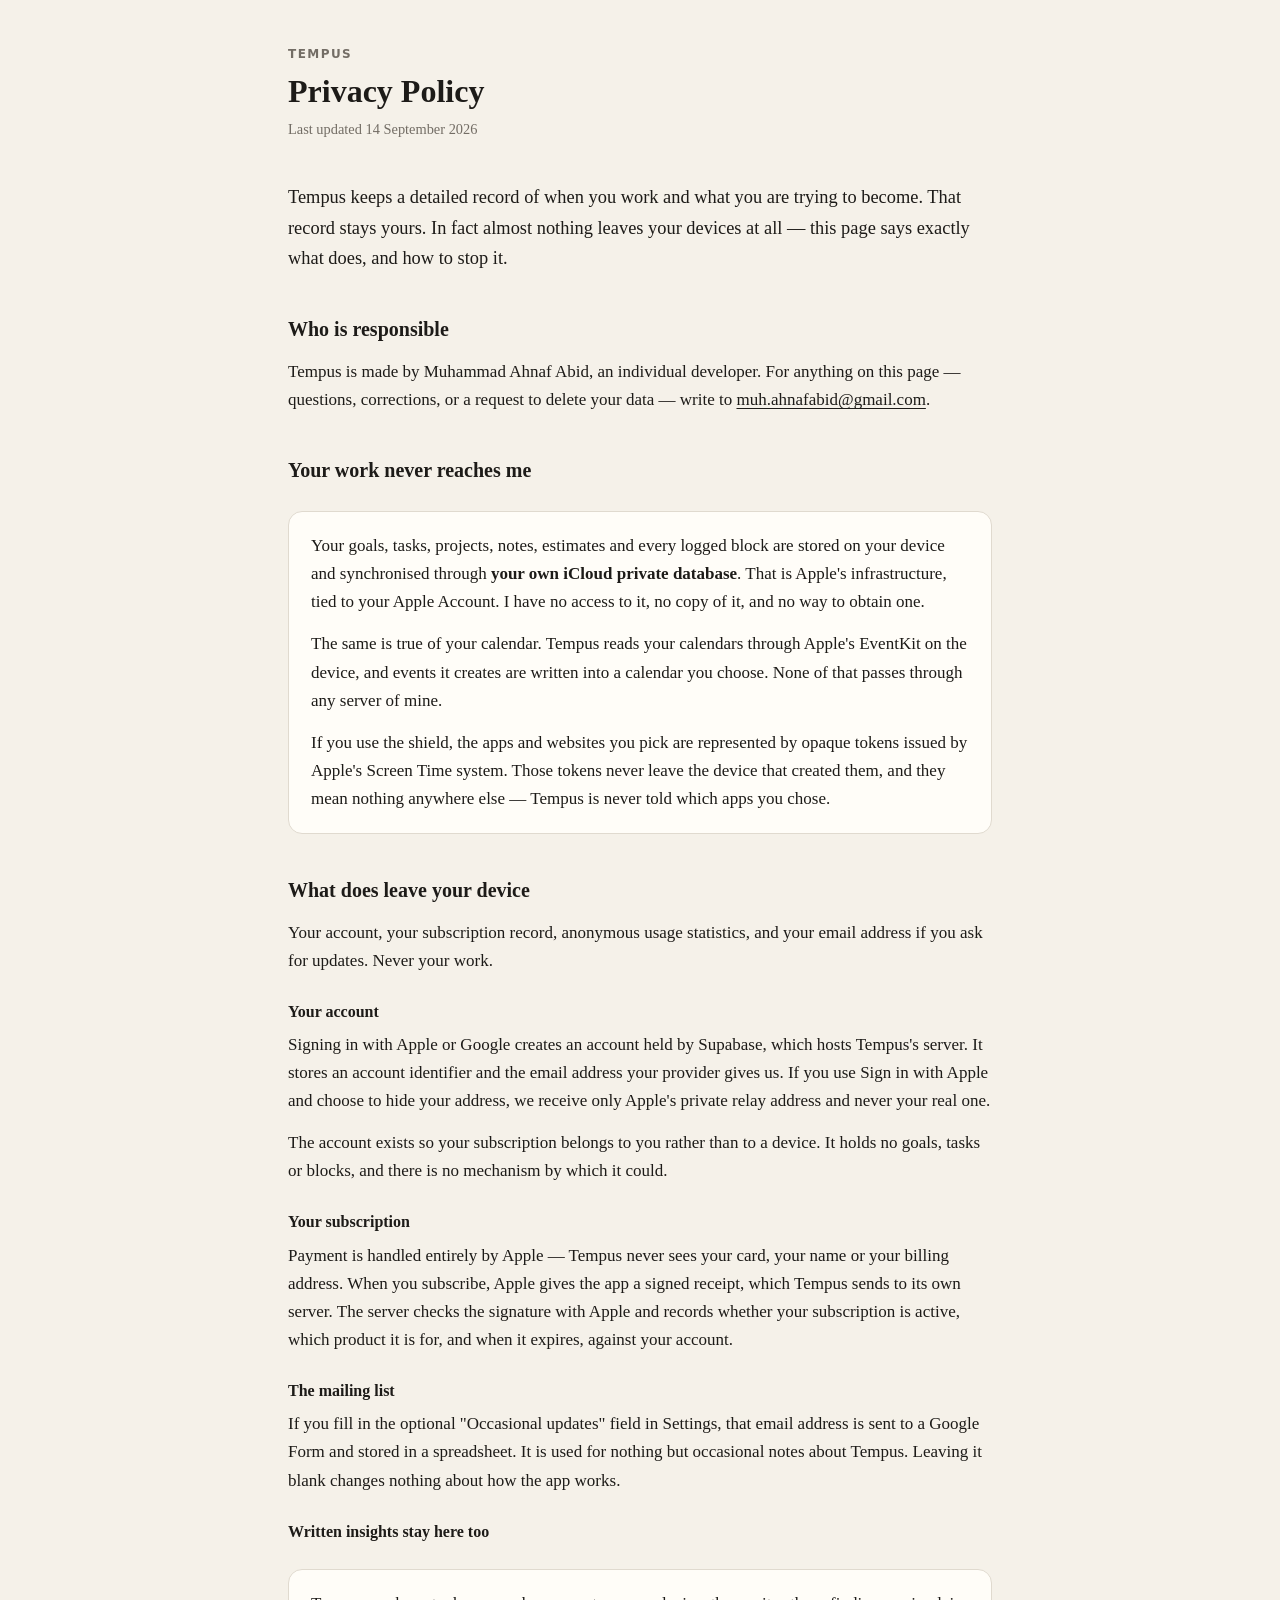
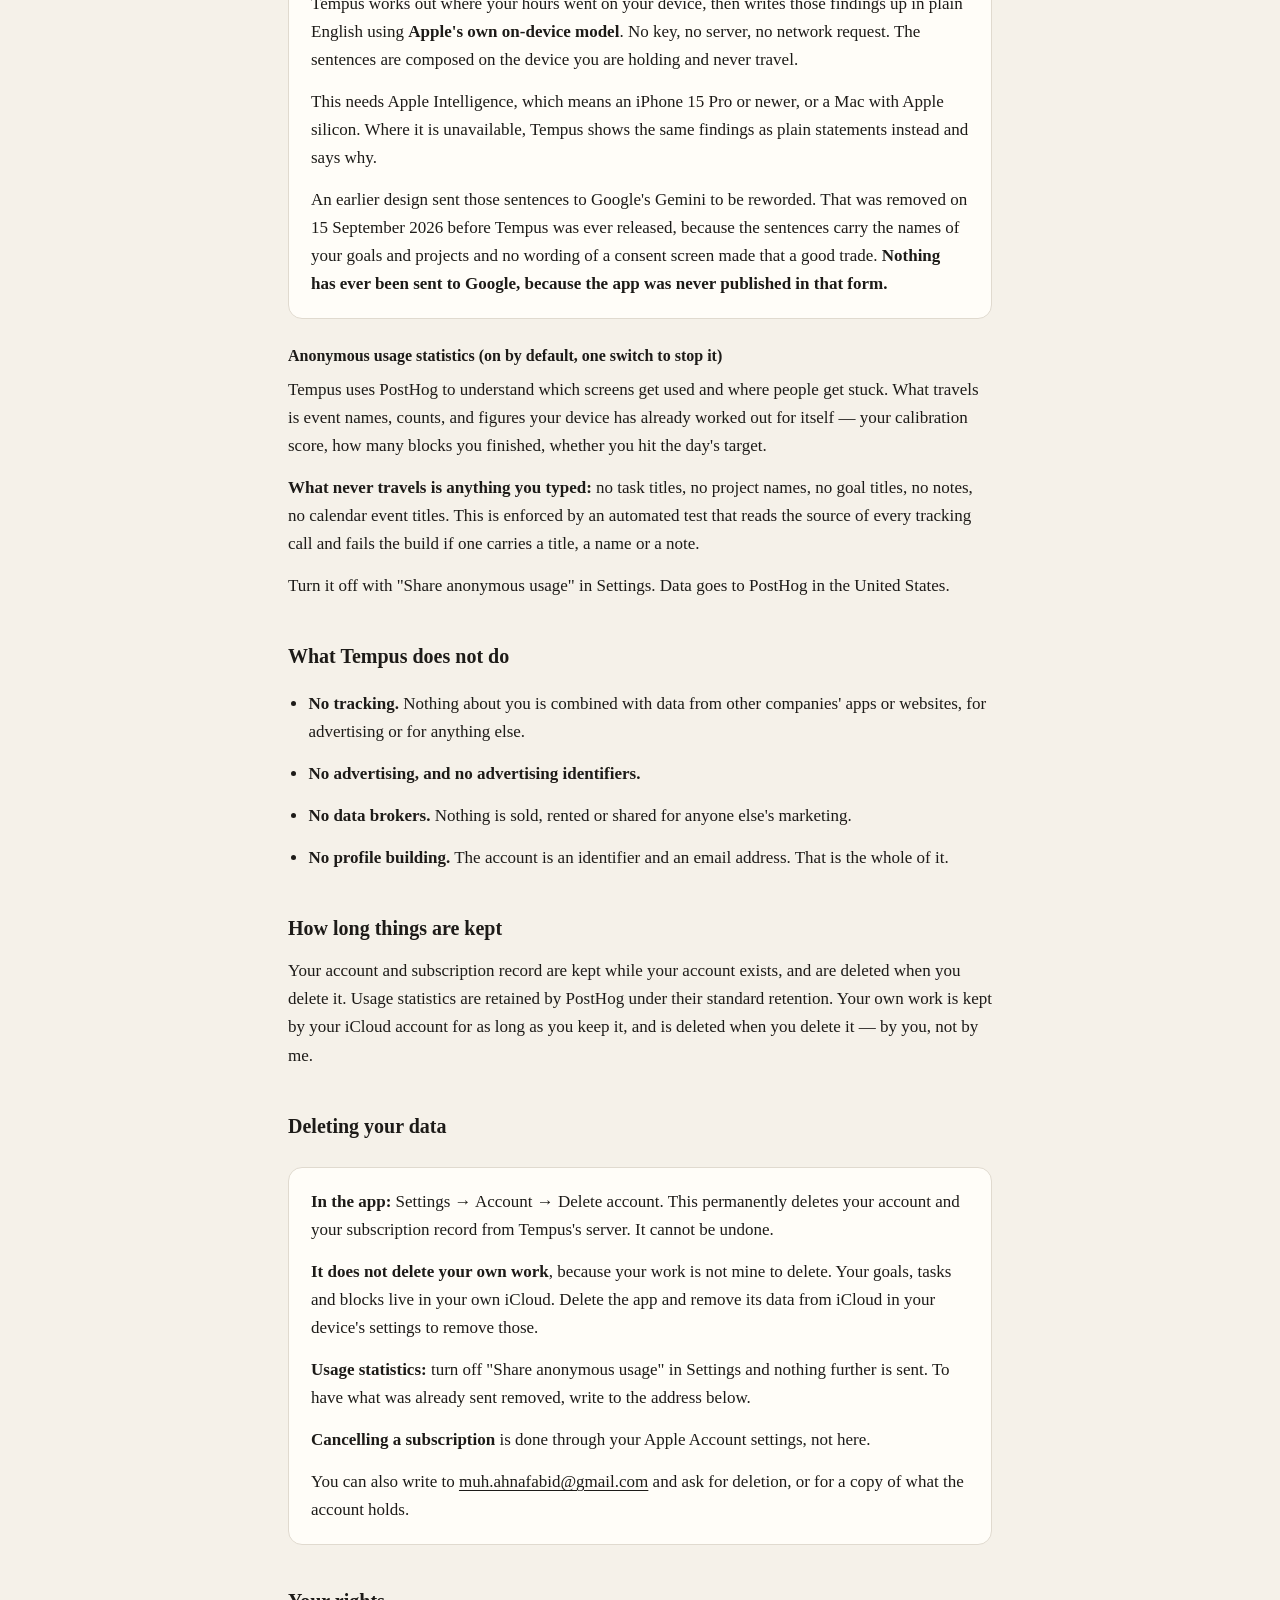
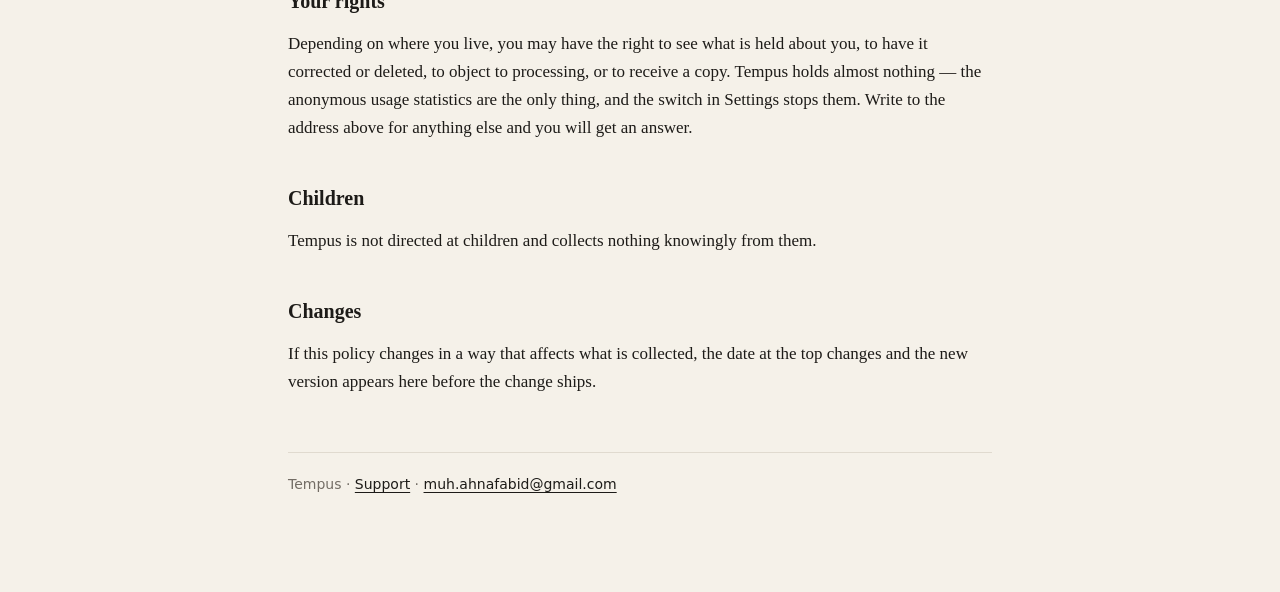
==== privacy/index.html @ acb6183c "Put the two required pages where the App Store can reach them privacy/ and support/ sit at the root," ====
<!doctype html>
<html lang="en">
<head>
<meta charset="utf-8">
<meta name="viewport" content="width=device-width, initial-scale=1">
<title>Privacy Policy — Tempus</title>
<link rel="stylesheet" href="../style.css">
</head>
<body>
<main>
<header>
  <p class="eyebrow">Tempus</p>
  <h1>Privacy Policy</h1>
  <p class="updated">Last updated 14 September 2026</p>
</header>

<p class="lede">Tempus keeps a detailed record of when you work and what you are
trying to become. That record stays yours. In fact almost nothing leaves your
devices at all — this page says exactly what does, and how to stop it.</p>

<h2>Who is responsible</h2>
<p>Tempus is made by Muhammad Ahnaf Abid, an individual developer. For anything
on this page — questions, corrections, or a request to delete your data — write
to <a href="mailto:muh.ahnafabid@gmail.com">muh.ahnafabid@gmail.com</a>.</p>

<h2>Your work never reaches me</h2>
<div class="card">
<p>Your goals, tasks, projects, notes, estimates and every logged block are
stored on your device and synchronised through <strong>your own iCloud private
database</strong>. That is Apple's infrastructure, tied to your Apple Account.
I have no access to it, no copy of it, and no way to obtain one.</p>
<p>The same is true of your calendar. Tempus reads your calendars through
Apple's EventKit on the device, and events it creates are written into a
calendar you choose. None of that passes through any server of mine.</p>
<p>If you use the shield, the apps and websites you pick are represented by
opaque tokens issued by Apple's Screen Time system. Those tokens never leave the
device that created them, and they mean nothing anywhere else — Tempus is never
told which apps you chose.</p>
</div>

<h2>What does leave your device</h2>
<p>Your account, your subscription record, anonymous usage statistics, and your
email address if you ask for updates. Never your work.</p>

<h3>Your account</h3>
<p>Signing in with Apple or Google creates an account held by Supabase, which
hosts Tempus's server. It stores an account identifier and the email address
your provider gives us. If you use Sign in with Apple and choose to hide your
address, we receive only Apple's private relay address and never your real one.</p>
<p>The account exists so your subscription belongs to you rather than to a
device. It holds no goals, tasks or blocks, and there is no mechanism by which
it could.</p>

<h3>Your subscription</h3>
<p>Payment is handled entirely by Apple — Tempus never sees your card, your name
or your billing address. When you subscribe, Apple gives the app a signed
receipt, which Tempus sends to its own server. The server checks the signature
with Apple and records whether your subscription is active, which product it is
for, and when it expires, against your account.</p>

<h3>The mailing list</h3>
<p>If you fill in the optional "Occasional updates" field in Settings, that email
address is sent to a Google Form and stored in a spreadsheet. It is used for
nothing but occasional notes about Tempus. Leaving it blank changes nothing
about how the app works.</p>

<h3>Written insights stay here too</h3>
<div class="card">
<p>Tempus works out where your hours went on your device, then writes those
findings up in plain English using <strong>Apple's own on-device model</strong>.
No key, no server, no network request. The sentences are composed on the device
you are holding and never travel.</p>
<p>This needs Apple Intelligence, which means an iPhone 15 Pro or newer, or a
Mac with Apple silicon. Where it is unavailable, Tempus shows the same findings
as plain statements instead and says why.</p>
<p>An earlier design sent those sentences to Google's Gemini to be reworded.
That was removed on 15 September 2026 before Tempus was ever released, because
the sentences carry the names of your goals and projects and no wording of a
consent screen made that a good trade. <strong>Nothing has ever been sent to
Google, because the app was never published in that form.</strong></p>
</div>

<h3>Anonymous usage statistics (on by default, one switch to stop it)</h3>
<p>Tempus uses PostHog to understand which screens get used and where people get
stuck. What travels is event names, counts, and figures your device has already
worked out for itself — your calibration score, how many blocks you finished,
whether you hit the day's target.</p>
<p><strong>What never travels is anything you typed:</strong> no task titles, no
project names, no goal titles, no notes, no calendar event titles. This is
enforced by an automated test that reads the source of every tracking call and
fails the build if one carries a title, a name or a note.</p>
<p>Turn it off with "Share anonymous usage" in Settings. Data goes to PostHog in
the United States.</p>

<h2>What Tempus does not do</h2>
<ul>
<li><strong>No tracking.</strong> Nothing about you is combined with data from
other companies' apps or websites, for advertising or for anything else.</li>
<li><strong>No advertising, and no advertising identifiers.</strong></li>
<li><strong>No data brokers.</strong> Nothing is sold, rented or shared for
anyone else's marketing.</li>
<li><strong>No profile building.</strong> The account is an identifier and an
email address. That is the whole of it.</li>
</ul>

<h2>How long things are kept</h2>
<p>Your account and subscription record are kept while your account exists, and
are deleted when you delete it. Usage statistics are retained by PostHog under
their standard retention. Your own work is kept by your iCloud account for as
long as you keep it, and is deleted when you delete it — by you, not by me.</p>

<h2>Deleting your data</h2>
<div class="card">
<p><strong>In the app:</strong> Settings &rarr; Account &rarr; Delete account.
This permanently deletes your account and your subscription record from Tempus's
server. It cannot be undone.</p>
<p><strong>It does not delete your own work</strong>, because your work is not
mine to delete. Your goals, tasks and blocks live in your own iCloud. Delete the
app and remove its data from iCloud in your device's settings to remove those.</p>
<p><strong>Usage statistics:</strong> turn off "Share anonymous usage" in
Settings and nothing further is sent. To have what was already sent removed,
write to the address below.</p>
<p><strong>Cancelling a subscription</strong> is done through your Apple Account
settings, not here.</p>
<p>You can also write to <a href="mailto:muh.ahnafabid@gmail.com">muh.ahnafabid@gmail.com</a>
and ask for deletion, or for a copy of what the account holds.</p>
</div>

<h2>Your rights</h2>
<p>Depending on where you live, you may have the right to see what is held about
you, to have it corrected or deleted, to object to processing, or to receive a
copy. Tempus holds almost nothing — the anonymous usage statistics are the only
thing, and the switch in Settings stops them. Write to the address above for
anything else and you will get an answer.</p>

<h2>Children</h2>
<p>Tempus is not directed at children and collects nothing knowingly from them.</p>

<h2>Changes</h2>
<p>If this policy changes in a way that affects what is collected, the date at the
top changes and the new version appears here before the change ships.</p>

<footer>
  Tempus · <a href="../support/">Support</a> ·
  <a href="mailto:muh.ahnafabid@gmail.com">muh.ahnafabid@gmail.com</a>
</footer>
</main>
</body>
</html>
---- style.css ----
/* Tempus's own warm paper, so the policy does not read as a different product. */
:root {
  --paper: #f5f1e9;
  --ink: #1d1b18;
  --muted: #736d65;
  --hairline: #e0dacf;
  --card: #fffdf8;
}
* { box-sizing: border-box; }
body {
  margin: 0;
  padding: 48px 20px 96px;
  background: var(--paper);
  color: var(--ink);
  font: 17px/1.65 ui-serif, Georgia, "Times New Roman", serif;
  -webkit-text-size-adjust: 100%;
}
main { max-width: 44rem; margin: 0 auto; }
header { margin-bottom: 40px; }
.eyebrow {
  font: 600 12px/1 ui-sans-serif, -apple-system, system-ui, sans-serif;
  letter-spacing: .12em;
  text-transform: uppercase;
  color: var(--muted);
  margin: 0 0 12px;
}
h1 { font-size: 2rem; line-height: 1.2; margin: 0 0 8px; font-weight: 600; }
h2 { font-size: 1.25rem; margin: 40px 0 12px; font-weight: 600; }
h3 { font-size: 1rem; margin: 24px 0 6px; font-weight: 600; }
p, li { margin: 0 0 14px; }
ul { padding-left: 1.2em; }
a { color: var(--ink); text-underline-offset: 3px; }
.updated { color: var(--muted); font-size: .9rem; margin: 0; }
.card {
  background: var(--card);
  border: 1px solid var(--hairline);
  border-radius: 14px;
  padding: 20px 22px;
  margin: 24px 0;
}
.card p:last-child, .card ul:last-child { margin-bottom: 0; }
.lede { font-size: 1.15rem; }
footer {
  margin-top: 56px;
  padding-top: 20px;
  border-top: 1px solid var(--hairline);
  color: var(--muted);
  font: 14px/1.6 ui-sans-serif, -apple-system, system-ui, sans-serif;
}
code {
  font: 14px ui-monospace, SFMono-Regular, Menlo, monospace;
  background: var(--card);
  border: 1px solid var(--hairline);
  border-radius: 5px;
  padding: 1px 5px;
}
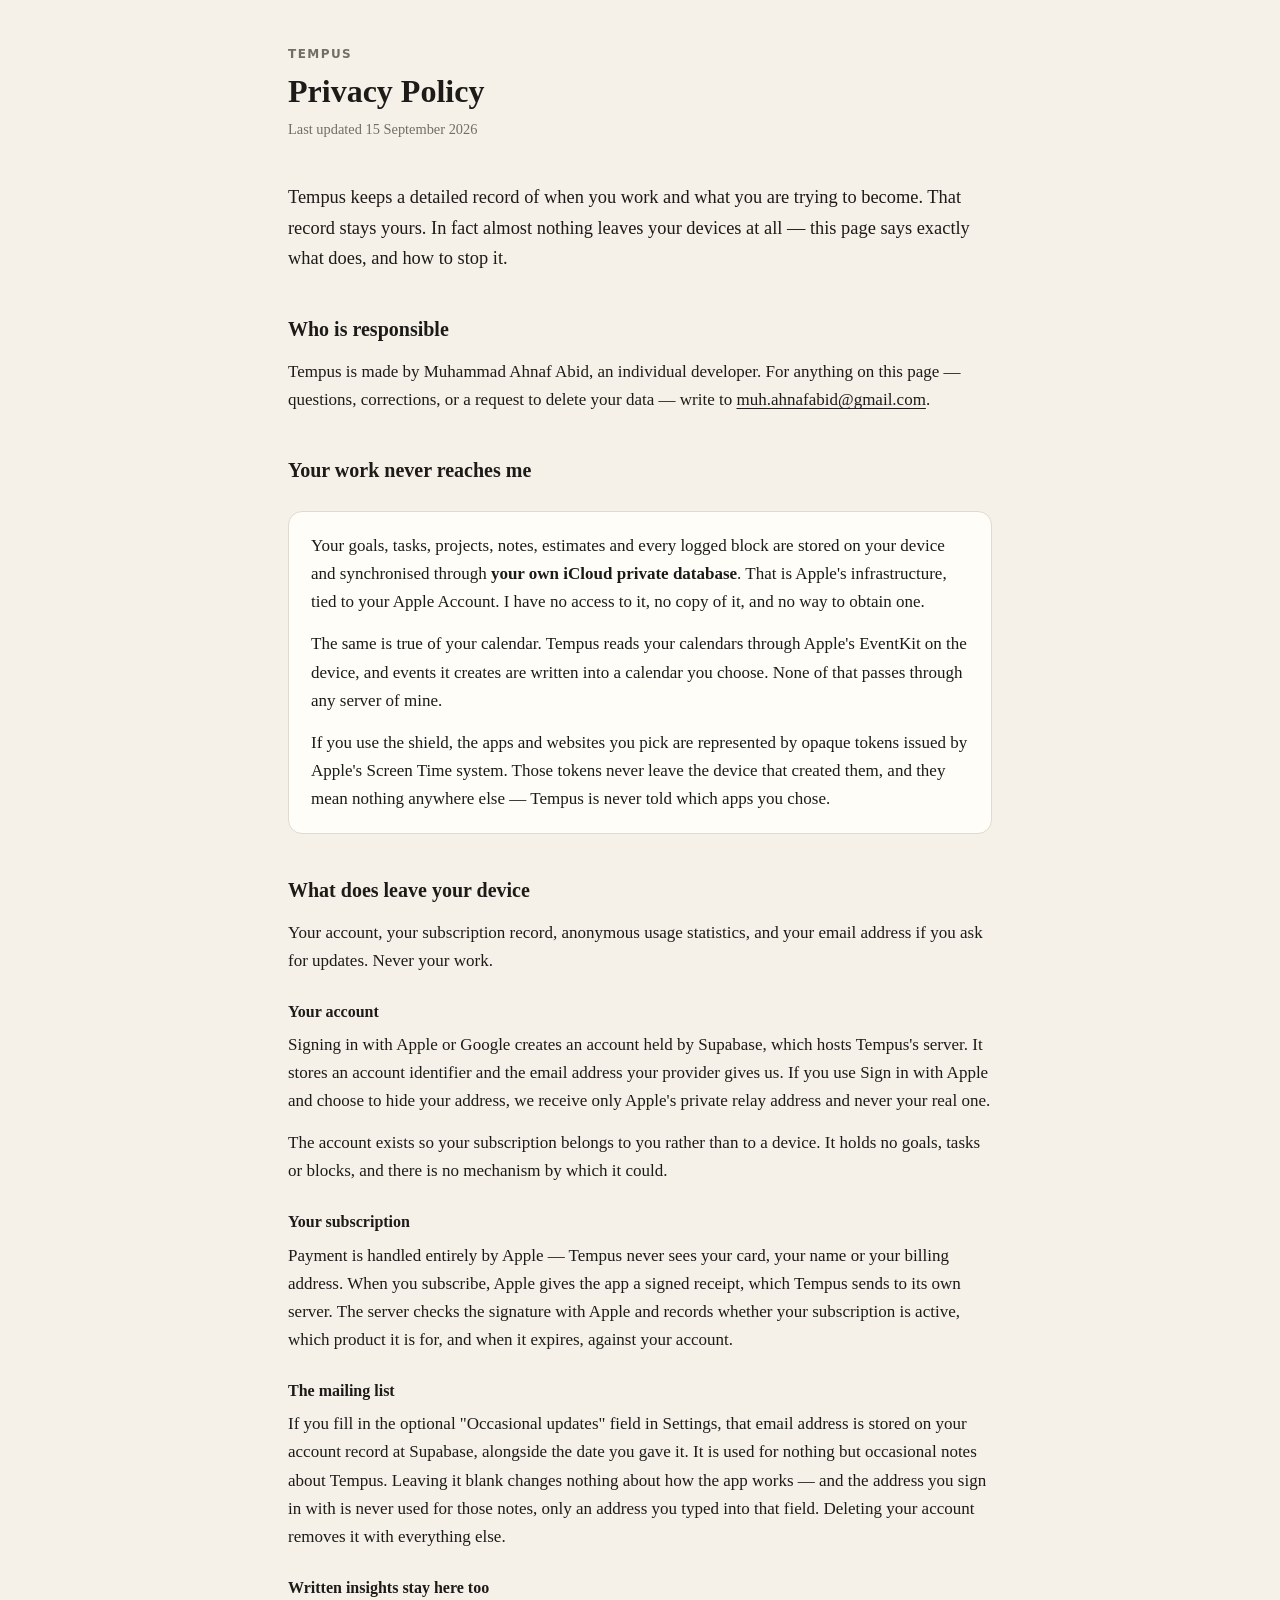
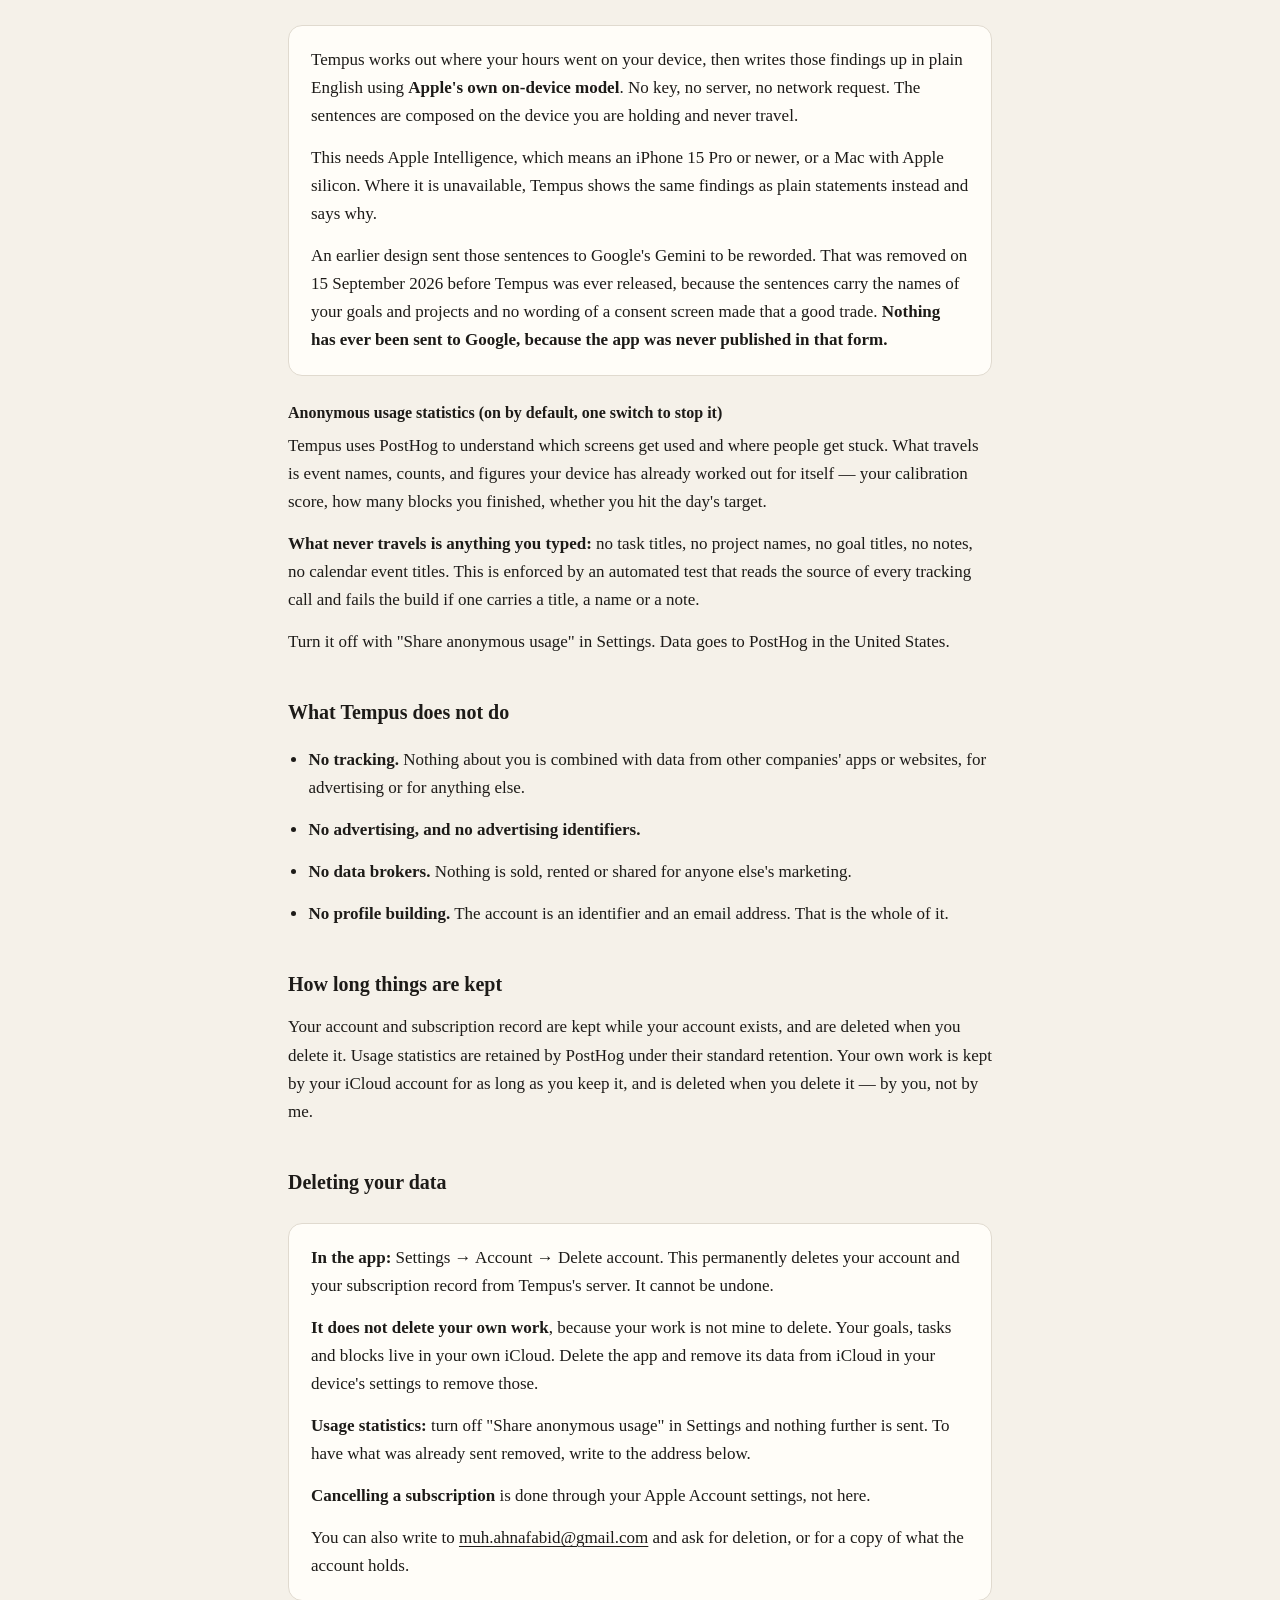
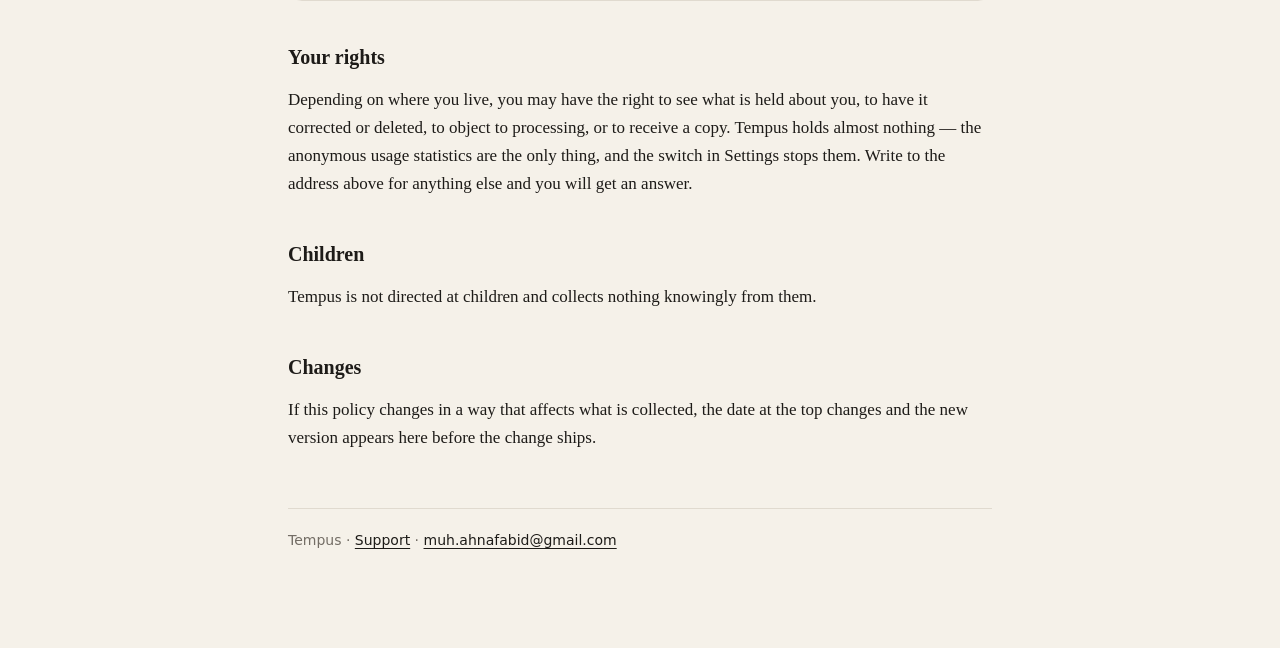
==== commit fe279548: "Say where the mailing list address actually goes It is stored on the Supabase account record now, no" ====
--- a/privacy/index.html
+++ b/privacy/index.html
@@ -11,7 +11,7 @@
 <header>
   <p class="eyebrow">Tempus</p>
   <h1>Privacy Policy</h1>
-  <p class="updated">Last updated 14 September 2026</p>
+  <p class="updated">Last updated 15 September 2026</p>
 </header>
 
 <p class="lede">Tempus keeps a detailed record of when you work and what you are
@@ -60,9 +60,11 @@
 
 <h3>The mailing list</h3>
 <p>If you fill in the optional "Occasional updates" field in Settings, that email
-address is sent to a Google Form and stored in a spreadsheet. It is used for
-nothing but occasional notes about Tempus. Leaving it blank changes nothing
-about how the app works.</p>
+address is stored on your account record at Supabase, alongside the date you
+gave it. It is used for nothing but occasional notes about Tempus. Leaving it
+blank changes nothing about how the app works &mdash; and the address you sign
+in with is never used for those notes, only an address you typed into that
+field. Deleting your account removes it with everything else.</p>
 
 <h3>Written insights stay here too</h3>
 <div class="card">
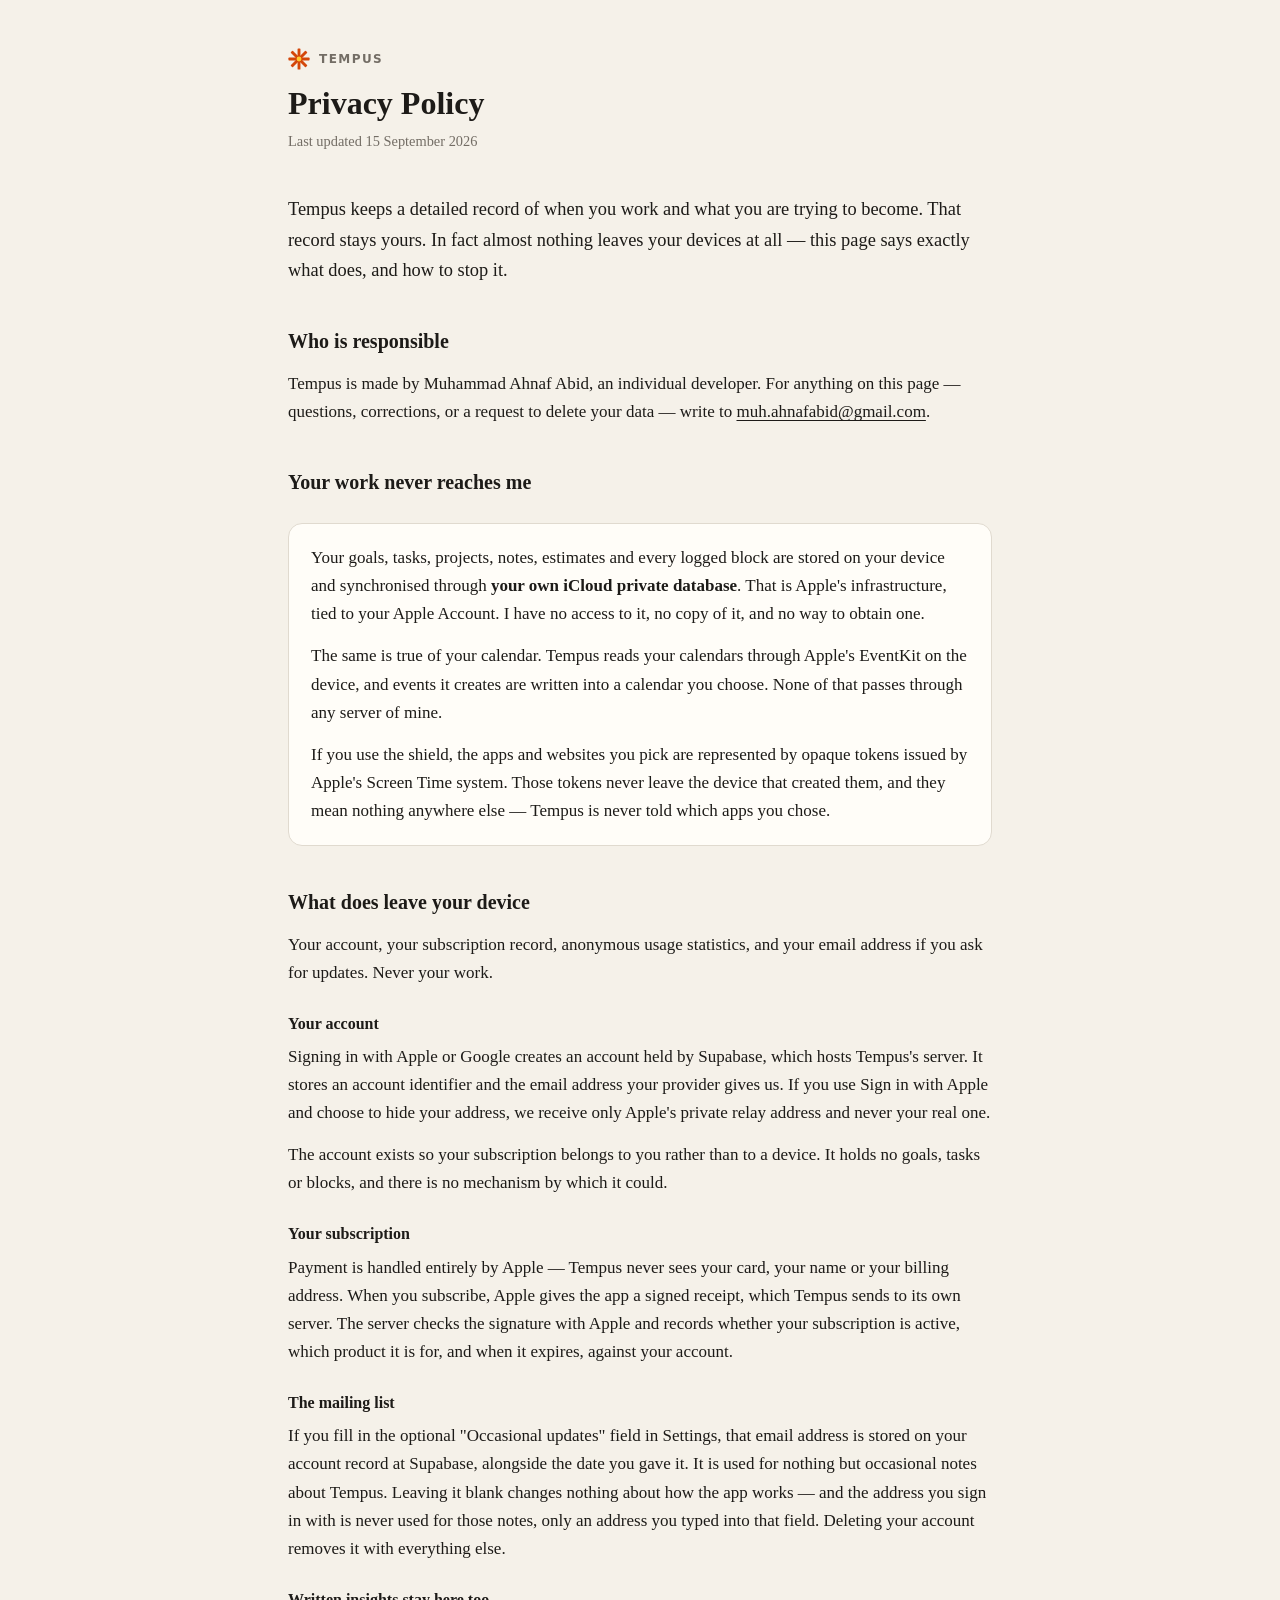
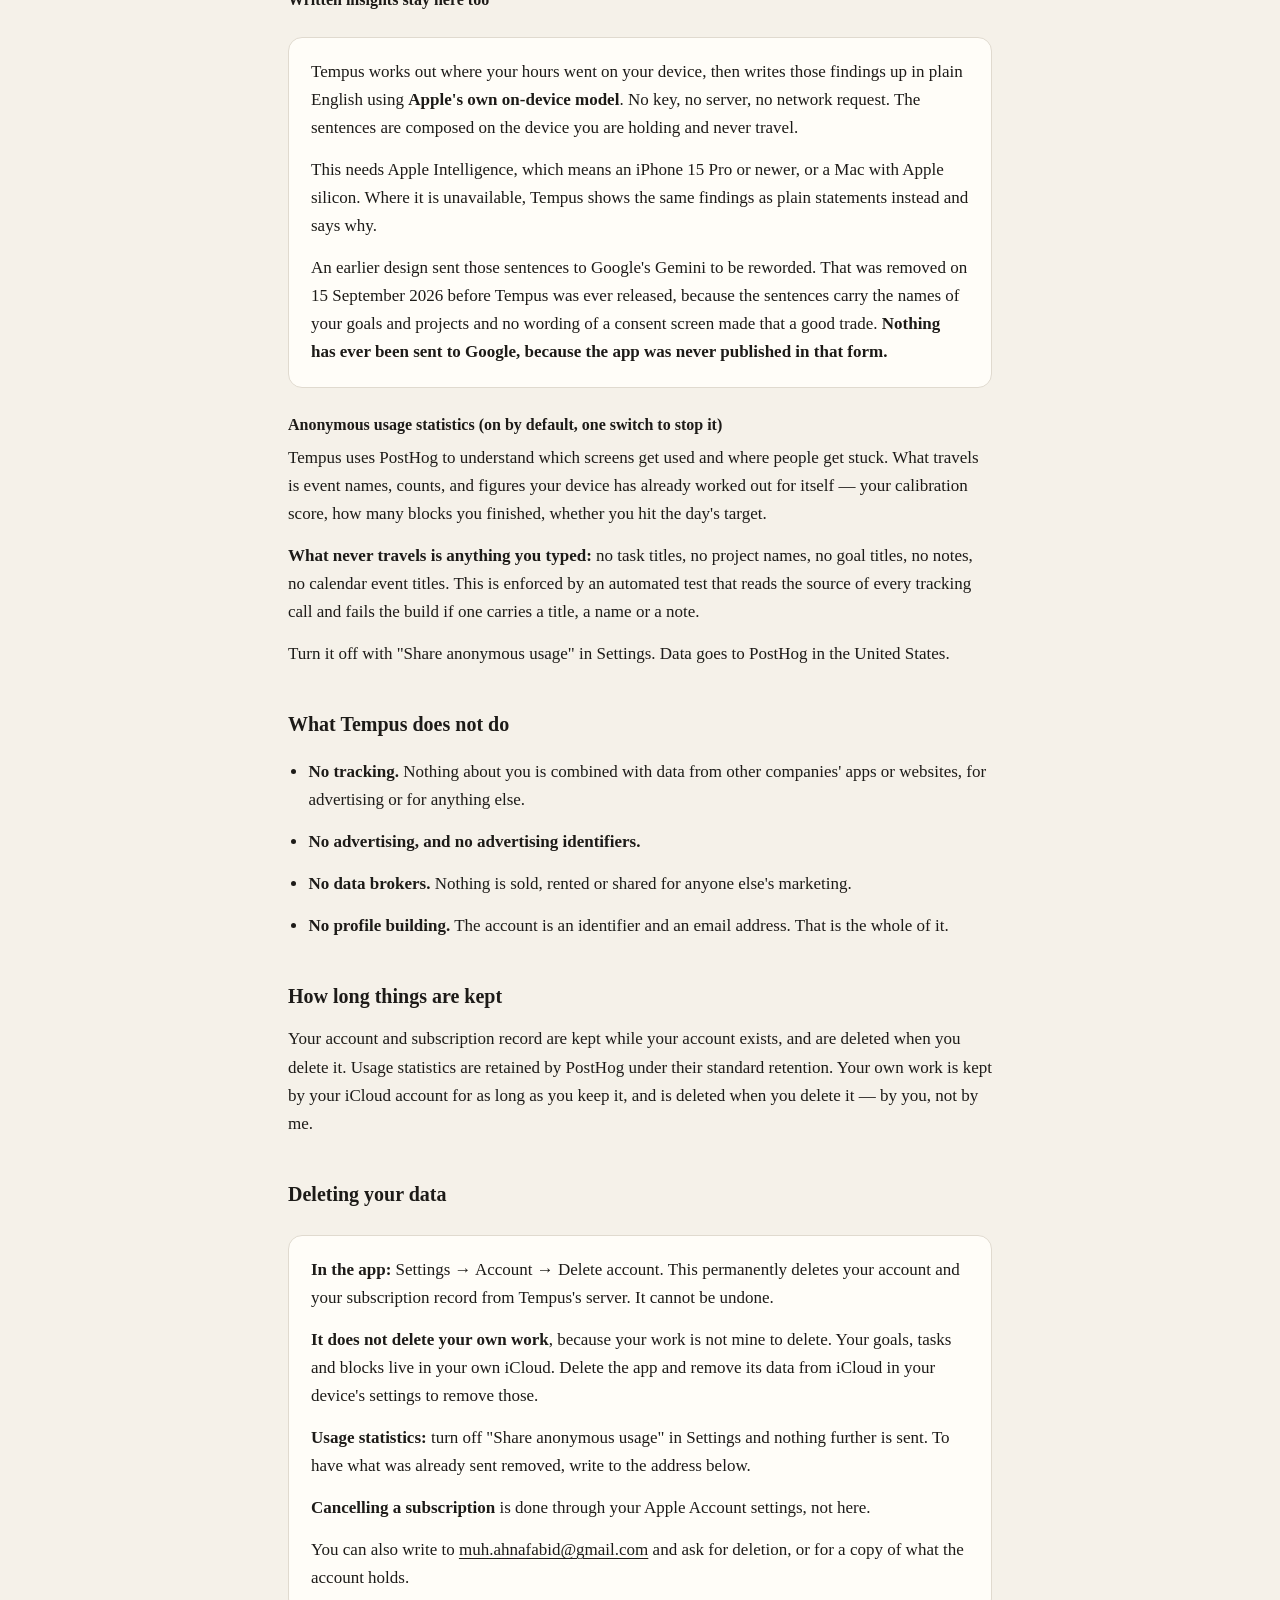
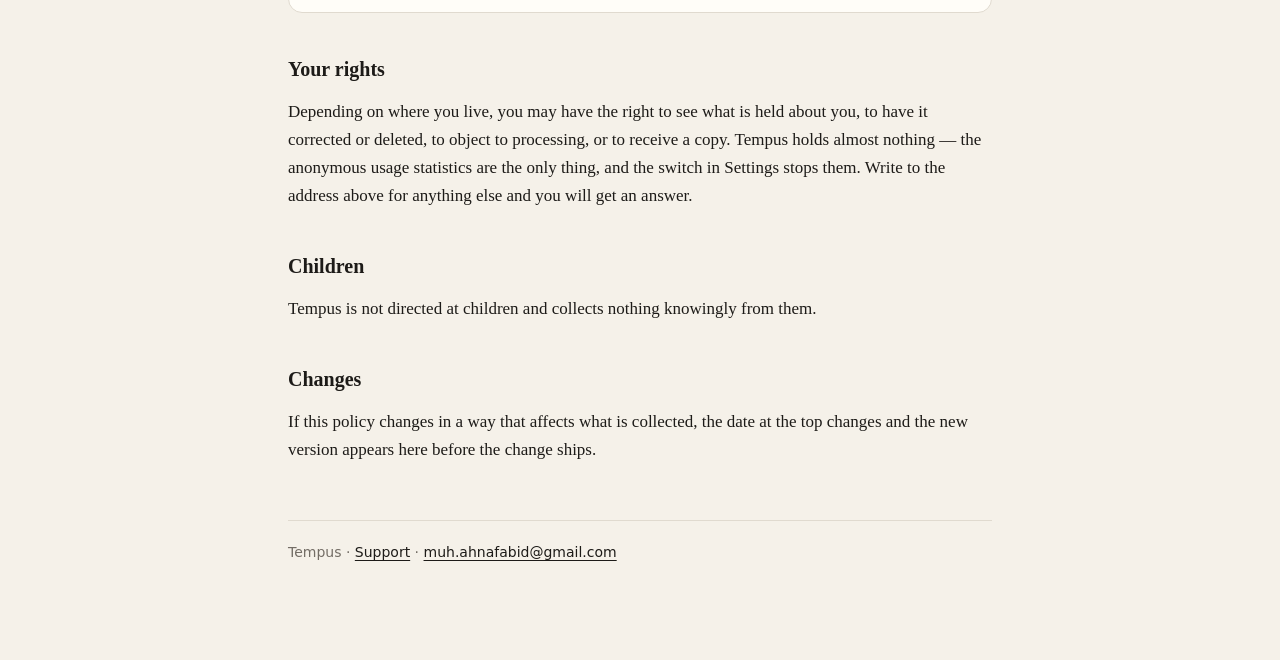
==== commit 3c30eeb5: "Put the mark on the pages, and give them a favicon The site has never had either. One SVG, used by t" ====
--- a/privacy/index.html
+++ b/privacy/index.html
@@ -4,6 +4,7 @@
 <meta charset="utf-8">
 <meta name="viewport" content="width=device-width, initial-scale=1">
 <title>Privacy Policy — Tempus</title>
+<link rel="icon" href="../mark.svg">
 <link rel="stylesheet" href="../style.css">
 </head>
 <body>
--- a/style.css
+++ b/style.css
@@ -22,7 +22,20 @@
   letter-spacing: .12em;
   text-transform: uppercase;
   color: var(--muted);
-  margin: 0 0 12px;
+  margin: 0 0 14px;
+  /* The mark, from the one file both pages and the favicon use. A background
+     rather than markup in each page: one definition, and nothing to forget
+     when a third page is added. */
+  display: flex;
+  align-items: center;
+  gap: 9px;
+}
+.eyebrow::before {
+  content: "";
+  width: 22px;
+  height: 22px;
+  flex: none;
+  background: url(mark.svg) center / contain no-repeat;
 }
 h1 { font-size: 2rem; line-height: 1.2; margin: 0 0 8px; font-weight: 600; }
 h2 { font-size: 1.25rem; margin: 40px 0 12px; font-weight: 600; }
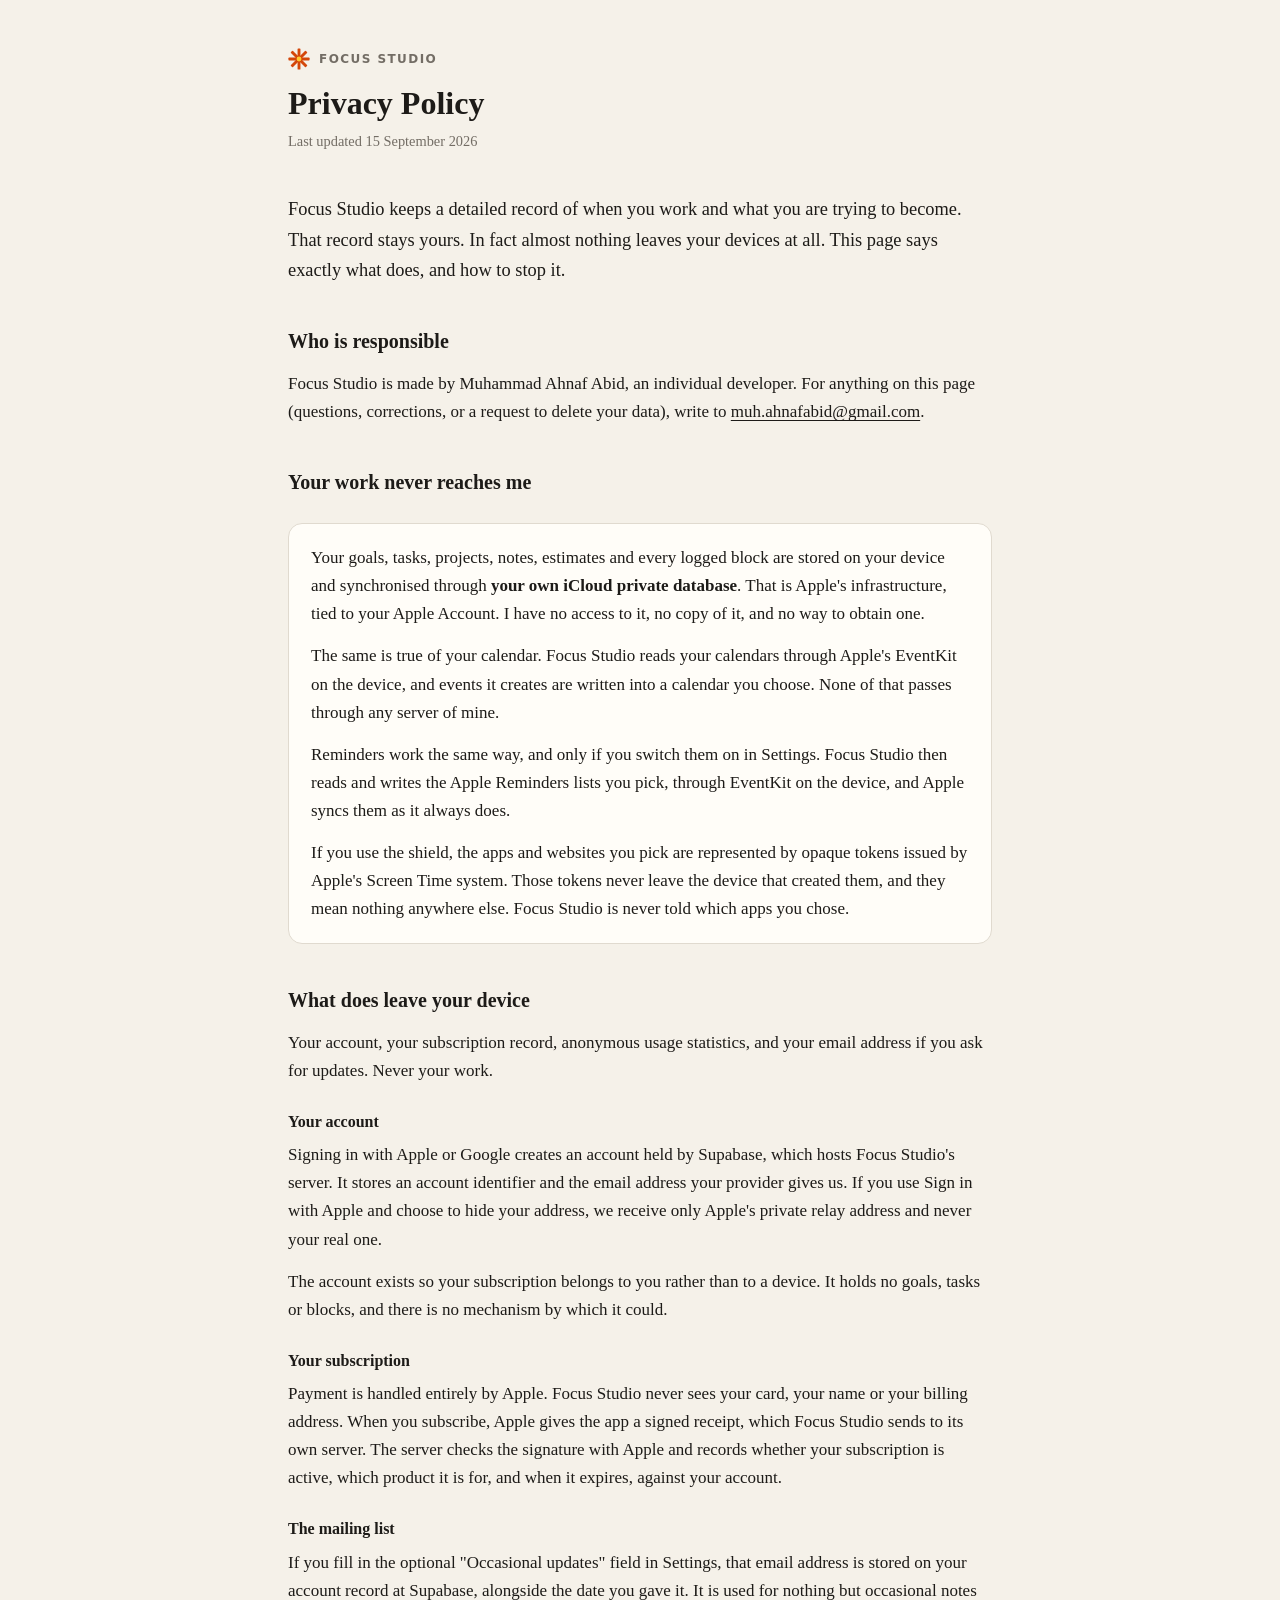
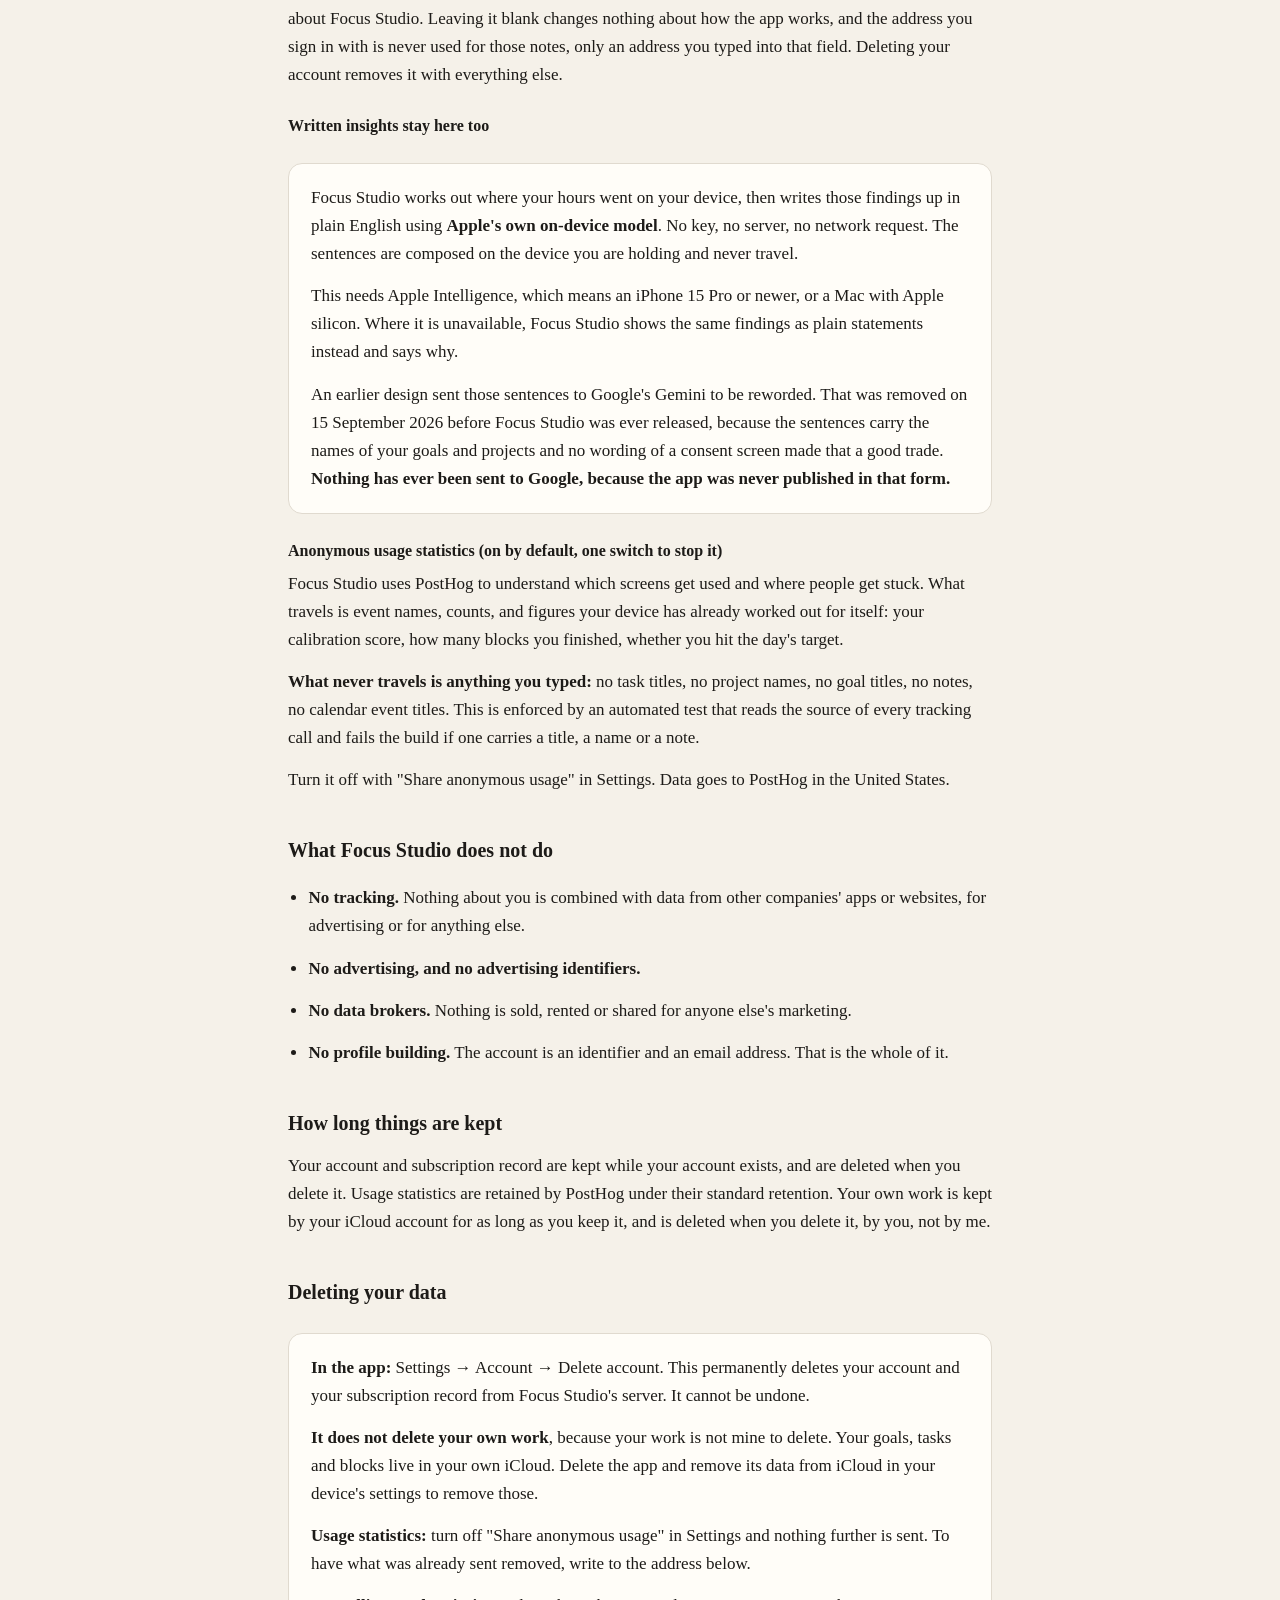
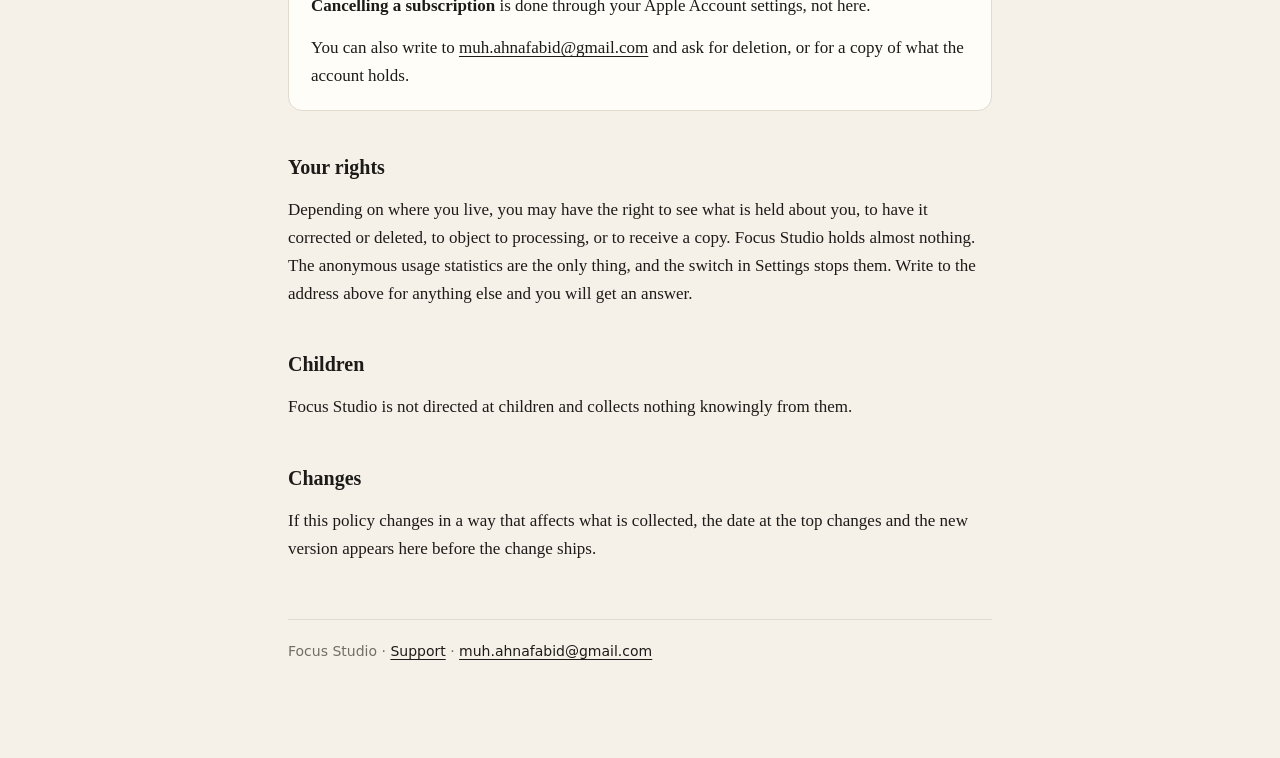
==== commit 099b4206: "Say Focus Studio, and say what it does with Reminders The app was renamed on 26 September; these pag" ====
--- a/privacy/index.html
+++ b/privacy/index.html
@@ -3,25 +3,25 @@
 <head>
 <meta charset="utf-8">
 <meta name="viewport" content="width=device-width, initial-scale=1">
-<title>Privacy Policy — Tempus</title>
+<title>Privacy Policy · Focus Studio</title>
 <link rel="icon" href="../mark.svg">
 <link rel="stylesheet" href="../style.css">
 </head>
 <body>
 <main>
 <header>
-  <p class="eyebrow">Tempus</p>
+  <p class="eyebrow">Focus Studio</p>
   <h1>Privacy Policy</h1>
   <p class="updated">Last updated 15 September 2026</p>
 </header>
 
-<p class="lede">Tempus keeps a detailed record of when you work and what you are
+<p class="lede">Focus Studio keeps a detailed record of when you work and what you are
 trying to become. That record stays yours. In fact almost nothing leaves your
-devices at all — this page says exactly what does, and how to stop it.</p>
+devices at all. This page says exactly what does, and how to stop it.</p>
 
 <h2>Who is responsible</h2>
-<p>Tempus is made by Muhammad Ahnaf Abid, an individual developer. For anything
-on this page — questions, corrections, or a request to delete your data — write
+<p>Focus Studio is made by Muhammad Ahnaf Abid, an individual developer. For anything
+on this page (questions, corrections, or a request to delete your data), write
 to <a href="mailto:muh.ahnafabid@gmail.com">muh.ahnafabid@gmail.com</a>.</p>
 
 <h2>Your work never reaches me</h2>
@@ -30,12 +30,15 @@
 stored on your device and synchronised through <strong>your own iCloud private
 database</strong>. That is Apple's infrastructure, tied to your Apple Account.
 I have no access to it, no copy of it, and no way to obtain one.</p>
-<p>The same is true of your calendar. Tempus reads your calendars through
+<p>The same is true of your calendar. Focus Studio reads your calendars through
 Apple's EventKit on the device, and events it creates are written into a
 calendar you choose. None of that passes through any server of mine.</p>
+<p>Reminders work the same way, and only if you switch them on in Settings.
+Focus Studio then reads and writes the Apple Reminders lists you pick, through
+EventKit on the device, and Apple syncs them as it always does.</p>
 <p>If you use the shield, the apps and websites you pick are represented by
 opaque tokens issued by Apple's Screen Time system. Those tokens never leave the
-device that created them, and they mean nothing anywhere else — Tempus is never
+device that created them, and they mean nothing anywhere else. Focus Studio is never
 told which apps you chose.</p>
 </div>
 
@@ -45,7 +48,7 @@
 
 <h3>Your account</h3>
 <p>Signing in with Apple or Google creates an account held by Supabase, which
-hosts Tempus's server. It stores an account identifier and the email address
+hosts Focus Studio's server. It stores an account identifier and the email address
 your provider gives us. If you use Sign in with Apple and choose to hide your
 address, we receive only Apple's private relay address and never your real one.</p>
 <p>The account exists so your subscription belongs to you rather than to a
@@ -53,40 +56,40 @@
 it could.</p>
 
 <h3>Your subscription</h3>
-<p>Payment is handled entirely by Apple — Tempus never sees your card, your name
+<p>Payment is handled entirely by Apple. Focus Studio never sees your card, your name
 or your billing address. When you subscribe, Apple gives the app a signed
-receipt, which Tempus sends to its own server. The server checks the signature
+receipt, which Focus Studio sends to its own server. The server checks the signature
 with Apple and records whether your subscription is active, which product it is
 for, and when it expires, against your account.</p>
 
 <h3>The mailing list</h3>
 <p>If you fill in the optional "Occasional updates" field in Settings, that email
 address is stored on your account record at Supabase, alongside the date you
-gave it. It is used for nothing but occasional notes about Tempus. Leaving it
-blank changes nothing about how the app works &mdash; and the address you sign
+gave it. It is used for nothing but occasional notes about Focus Studio. Leaving it
+blank changes nothing about how the app works, and the address you sign
 in with is never used for those notes, only an address you typed into that
 field. Deleting your account removes it with everything else.</p>
 
 <h3>Written insights stay here too</h3>
 <div class="card">
-<p>Tempus works out where your hours went on your device, then writes those
+<p>Focus Studio works out where your hours went on your device, then writes those
 findings up in plain English using <strong>Apple's own on-device model</strong>.
 No key, no server, no network request. The sentences are composed on the device
 you are holding and never travel.</p>
 <p>This needs Apple Intelligence, which means an iPhone 15 Pro or newer, or a
-Mac with Apple silicon. Where it is unavailable, Tempus shows the same findings
+Mac with Apple silicon. Where it is unavailable, Focus Studio shows the same findings
 as plain statements instead and says why.</p>
 <p>An earlier design sent those sentences to Google's Gemini to be reworded.
-That was removed on 15 September 2026 before Tempus was ever released, because
+That was removed on 15 September 2026 before Focus Studio was ever released, because
 the sentences carry the names of your goals and projects and no wording of a
 consent screen made that a good trade. <strong>Nothing has ever been sent to
 Google, because the app was never published in that form.</strong></p>
 </div>
 
 <h3>Anonymous usage statistics (on by default, one switch to stop it)</h3>
-<p>Tempus uses PostHog to understand which screens get used and where people get
+<p>Focus Studio uses PostHog to understand which screens get used and where people get
 stuck. What travels is event names, counts, and figures your device has already
-worked out for itself — your calibration score, how many blocks you finished,
+worked out for itself: your calibration score, how many blocks you finished,
 whether you hit the day's target.</p>
 <p><strong>What never travels is anything you typed:</strong> no task titles, no
 project names, no goal titles, no notes, no calendar event titles. This is
@@ -95,7 +98,7 @@
 <p>Turn it off with "Share anonymous usage" in Settings. Data goes to PostHog in
 the United States.</p>
 
-<h2>What Tempus does not do</h2>
+<h2>What Focus Studio does not do</h2>
 <ul>
 <li><strong>No tracking.</strong> Nothing about you is combined with data from
 other companies' apps or websites, for advertising or for anything else.</li>
@@ -110,12 +113,12 @@
 <p>Your account and subscription record are kept while your account exists, and
 are deleted when you delete it. Usage statistics are retained by PostHog under
 their standard retention. Your own work is kept by your iCloud account for as
-long as you keep it, and is deleted when you delete it — by you, not by me.</p>
+long as you keep it, and is deleted when you delete it, by you, not by me.</p>
 
 <h2>Deleting your data</h2>
 <div class="card">
 <p><strong>In the app:</strong> Settings &rarr; Account &rarr; Delete account.
-This permanently deletes your account and your subscription record from Tempus's
+This permanently deletes your account and your subscription record from Focus Studio's
 server. It cannot be undone.</p>
 <p><strong>It does not delete your own work</strong>, because your work is not
 mine to delete. Your goals, tasks and blocks live in your own iCloud. Delete the
@@ -132,19 +135,19 @@
 <h2>Your rights</h2>
 <p>Depending on where you live, you may have the right to see what is held about
 you, to have it corrected or deleted, to object to processing, or to receive a
-copy. Tempus holds almost nothing — the anonymous usage statistics are the only
+copy. Focus Studio holds almost nothing. The anonymous usage statistics are the only
 thing, and the switch in Settings stops them. Write to the address above for
 anything else and you will get an answer.</p>
 
 <h2>Children</h2>
-<p>Tempus is not directed at children and collects nothing knowingly from them.</p>
+<p>Focus Studio is not directed at children and collects nothing knowingly from them.</p>
 
 <h2>Changes</h2>
 <p>If this policy changes in a way that affects what is collected, the date at the
 top changes and the new version appears here before the change ships.</p>
 
 <footer>
-  Tempus · <a href="../support/">Support</a> ·
+  Focus Studio · <a href="../support/">Support</a> ·
   <a href="mailto:muh.ahnafabid@gmail.com">muh.ahnafabid@gmail.com</a>
 </footer>
 </main>
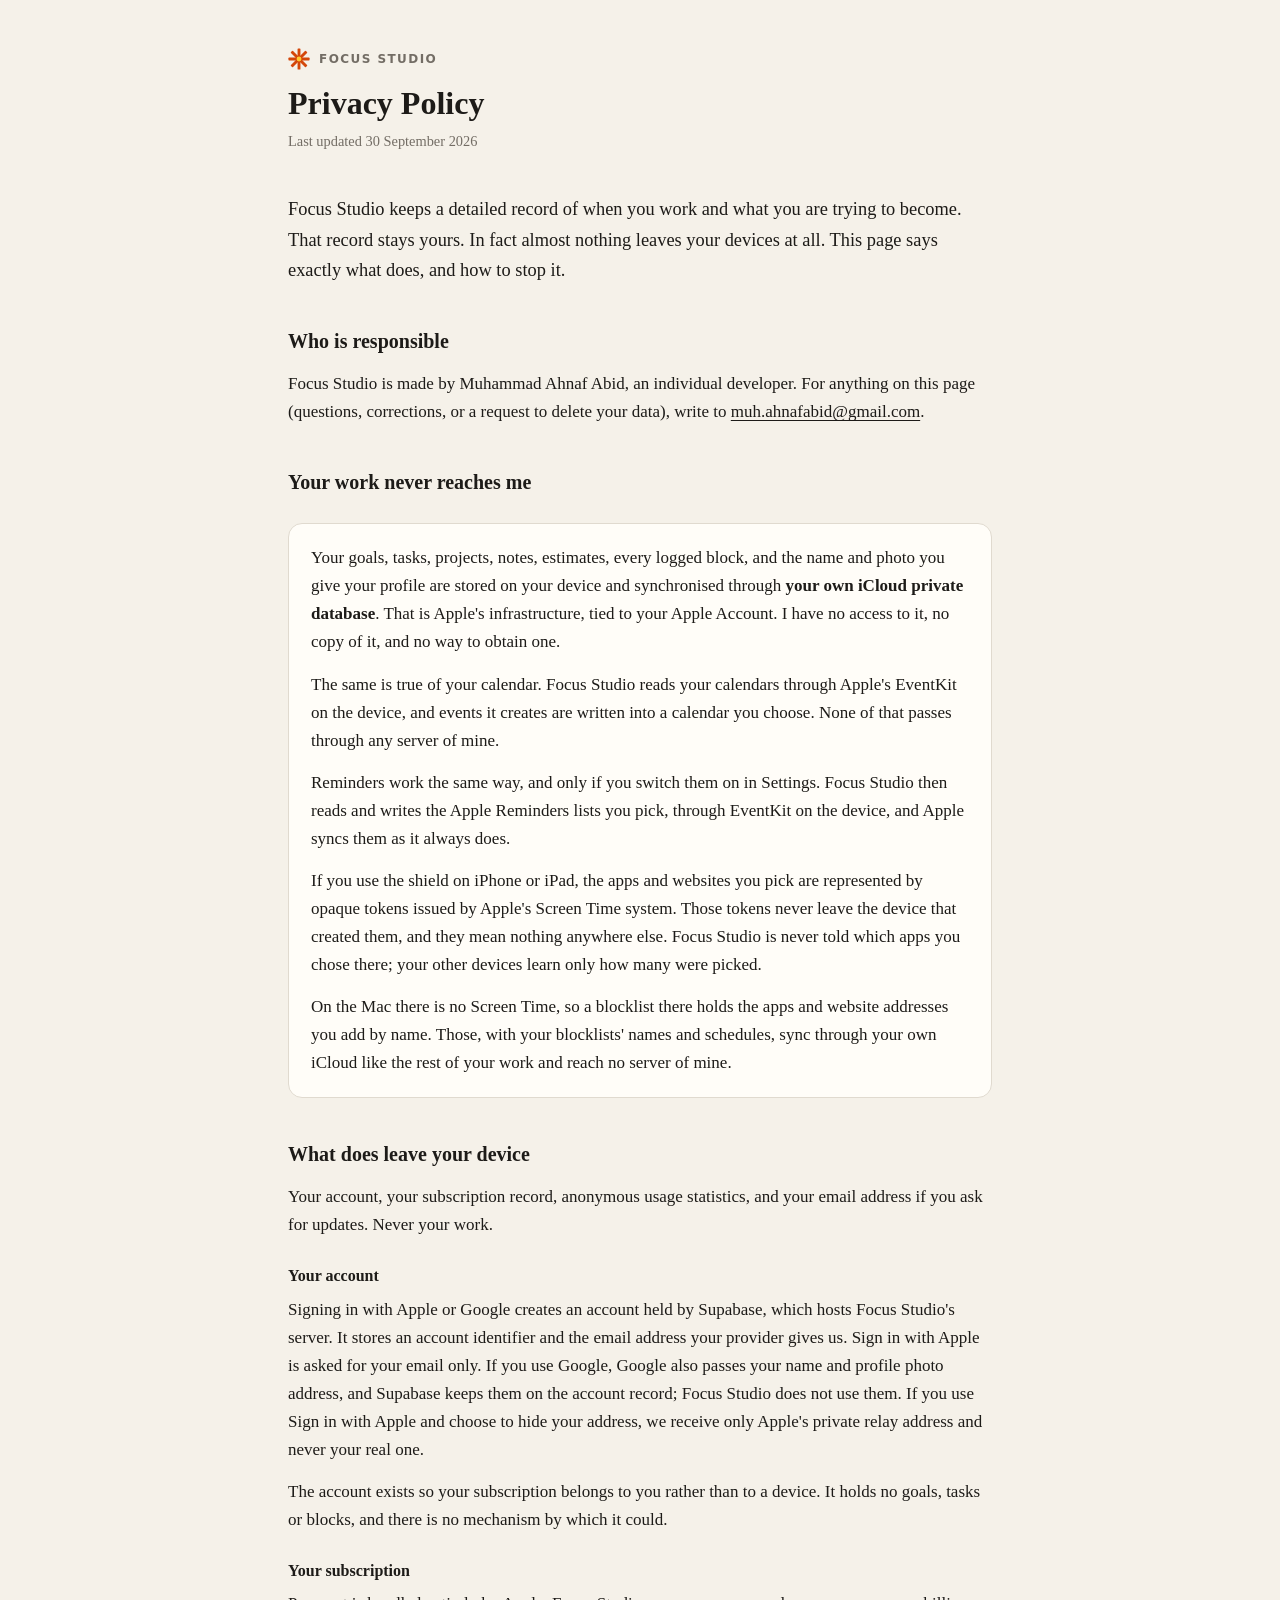
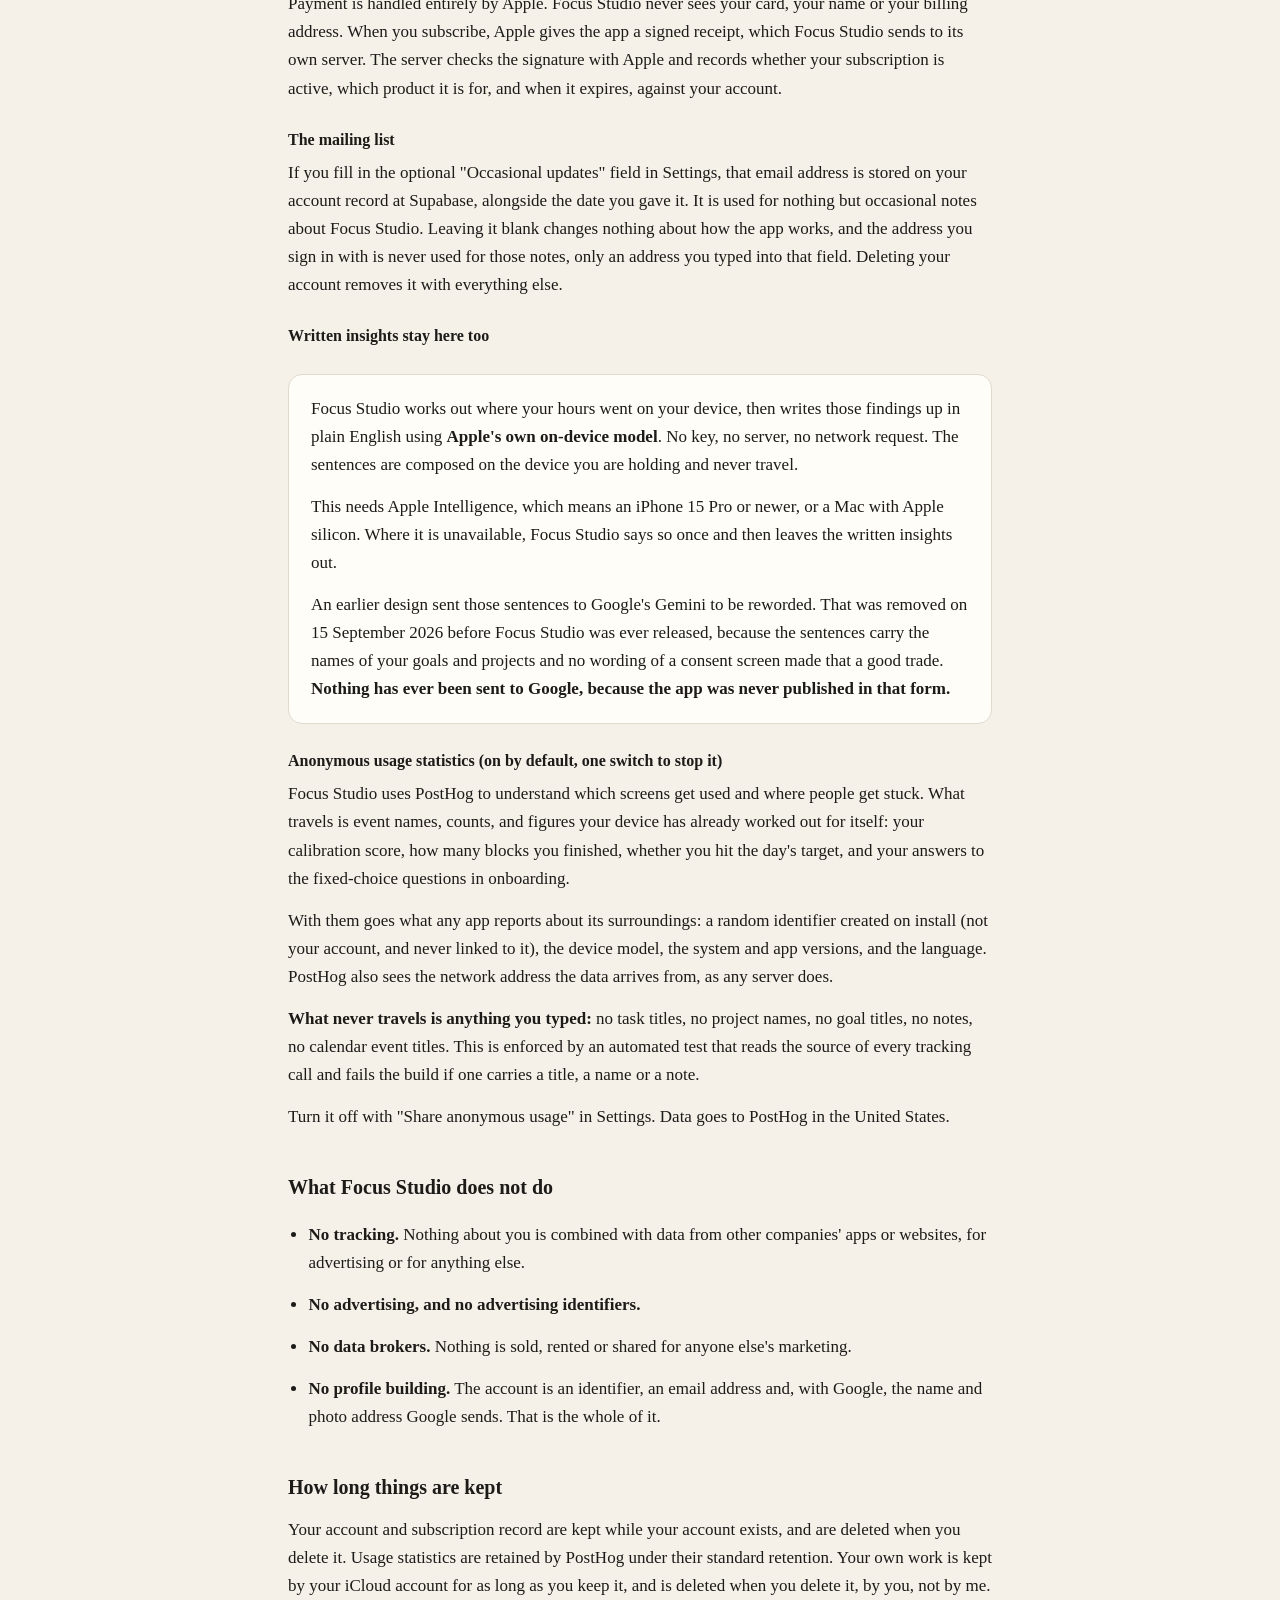
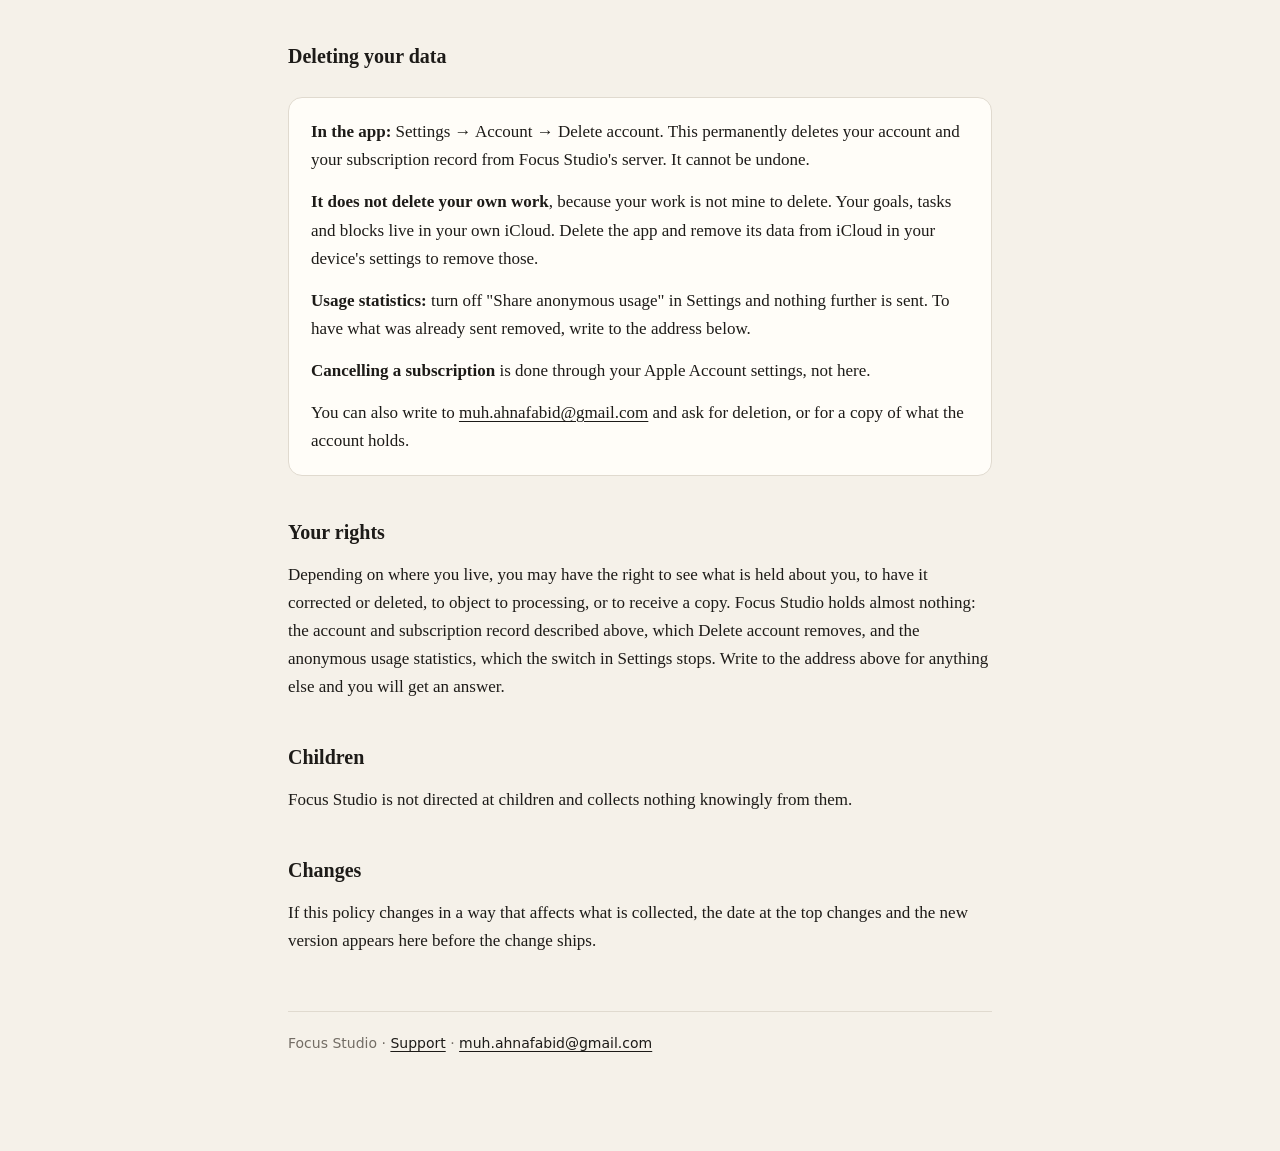
==== commit d8b900a9: "Bring the privacy policy in line with the app Co-Authored-By: Claude Opus 5.5 <noreply@anthropic.com" ====
--- a/privacy/index.html
+++ b/privacy/index.html
@@ -12,7 +12,7 @@
 <header>
   <p class="eyebrow">Focus Studio</p>
   <h1>Privacy Policy</h1>
-  <p class="updated">Last updated 15 September 2026</p>
+  <p class="updated">Last updated 30 September 2026</p>
 </header>
 
 <p class="lede">Focus Studio keeps a detailed record of when you work and what you are
@@ -26,7 +26,8 @@
 
 <h2>Your work never reaches me</h2>
 <div class="card">
-<p>Your goals, tasks, projects, notes, estimates and every logged block are
+<p>Your goals, tasks, projects, notes, estimates, every logged block, and the
+name and photo you give your profile are
 stored on your device and synchronised through <strong>your own iCloud private
 database</strong>. That is Apple's infrastructure, tied to your Apple Account.
 I have no access to it, no copy of it, and no way to obtain one.</p>
@@ -36,10 +37,15 @@
 <p>Reminders work the same way, and only if you switch them on in Settings.
 Focus Studio then reads and writes the Apple Reminders lists you pick, through
 EventKit on the device, and Apple syncs them as it always does.</p>
-<p>If you use the shield, the apps and websites you pick are represented by
-opaque tokens issued by Apple's Screen Time system. Those tokens never leave the
-device that created them, and they mean nothing anywhere else. Focus Studio is never
-told which apps you chose.</p>
+<p>If you use the shield on iPhone or iPad, the apps and websites you pick are
+represented by opaque tokens issued by Apple's Screen Time system. Those tokens
+never leave the device that created them, and they mean nothing anywhere else.
+Focus Studio is never told which apps you chose there; your other devices learn
+only how many were picked.</p>
+<p>On the Mac there is no Screen Time, so a blocklist there holds the apps and
+website addresses you add by name. Those, with your blocklists' names and
+schedules, sync through your own iCloud like the rest of your work and reach no
+server of mine.</p>
 </div>
 
 <h2>What does leave your device</h2>
@@ -49,7 +55,9 @@
 <h3>Your account</h3>
 <p>Signing in with Apple or Google creates an account held by Supabase, which
 hosts Focus Studio's server. It stores an account identifier and the email address
-your provider gives us. If you use Sign in with Apple and choose to hide your
+your provider gives us. Sign in with Apple is asked for your email only. If you
+use Google, Google also passes your name and profile photo address, and Supabase
+keeps them on the account record; Focus Studio does not use them. If you use Sign in with Apple and choose to hide your
 address, we receive only Apple's private relay address and never your real one.</p>
 <p>The account exists so your subscription belongs to you rather than to a
 device. It holds no goals, tasks or blocks, and there is no mechanism by which
@@ -77,8 +85,8 @@
 No key, no server, no network request. The sentences are composed on the device
 you are holding and never travel.</p>
 <p>This needs Apple Intelligence, which means an iPhone 15 Pro or newer, or a
-Mac with Apple silicon. Where it is unavailable, Focus Studio shows the same findings
-as plain statements instead and says why.</p>
+Mac with Apple silicon. Where it is unavailable, Focus Studio says so once and then
+leaves the written insights out.</p>
 <p>An earlier design sent those sentences to Google's Gemini to be reworded.
 That was removed on 15 September 2026 before Focus Studio was ever released, because
 the sentences carry the names of your goals and projects and no wording of a
@@ -90,7 +98,12 @@
 <p>Focus Studio uses PostHog to understand which screens get used and where people get
 stuck. What travels is event names, counts, and figures your device has already
 worked out for itself: your calibration score, how many blocks you finished,
-whether you hit the day's target.</p>
+whether you hit the day's target, and your answers to the fixed-choice
+questions in onboarding.</p>
+<p>With them goes what any app reports about its surroundings: a random
+identifier created on install (not your account, and never linked to it), the
+device model, the system and app versions, and the language. PostHog also sees
+the network address the data arrives from, as any server does.</p>
 <p><strong>What never travels is anything you typed:</strong> no task titles, no
 project names, no goal titles, no notes, no calendar event titles. This is
 enforced by an automated test that reads the source of every tracking call and
@@ -105,8 +118,9 @@
 <li><strong>No advertising, and no advertising identifiers.</strong></li>
 <li><strong>No data brokers.</strong> Nothing is sold, rented or shared for
 anyone else's marketing.</li>
-<li><strong>No profile building.</strong> The account is an identifier and an
-email address. That is the whole of it.</li>
+<li><strong>No profile building.</strong> The account is an identifier, an
+email address and, with Google, the name and photo address Google sends. That is
+the whole of it.</li>
 </ul>
 
 <h2>How long things are kept</h2>
@@ -135,8 +149,9 @@
 <h2>Your rights</h2>
 <p>Depending on where you live, you may have the right to see what is held about
 you, to have it corrected or deleted, to object to processing, or to receive a
-copy. Focus Studio holds almost nothing. The anonymous usage statistics are the only
-thing, and the switch in Settings stops them. Write to the address above for
+copy. Focus Studio holds almost nothing: the account and subscription record
+described above, which Delete account removes, and the anonymous usage
+statistics, which the switch in Settings stops. Write to the address above for
 anything else and you will get an answer.</p>
 
 <h2>Children</h2>
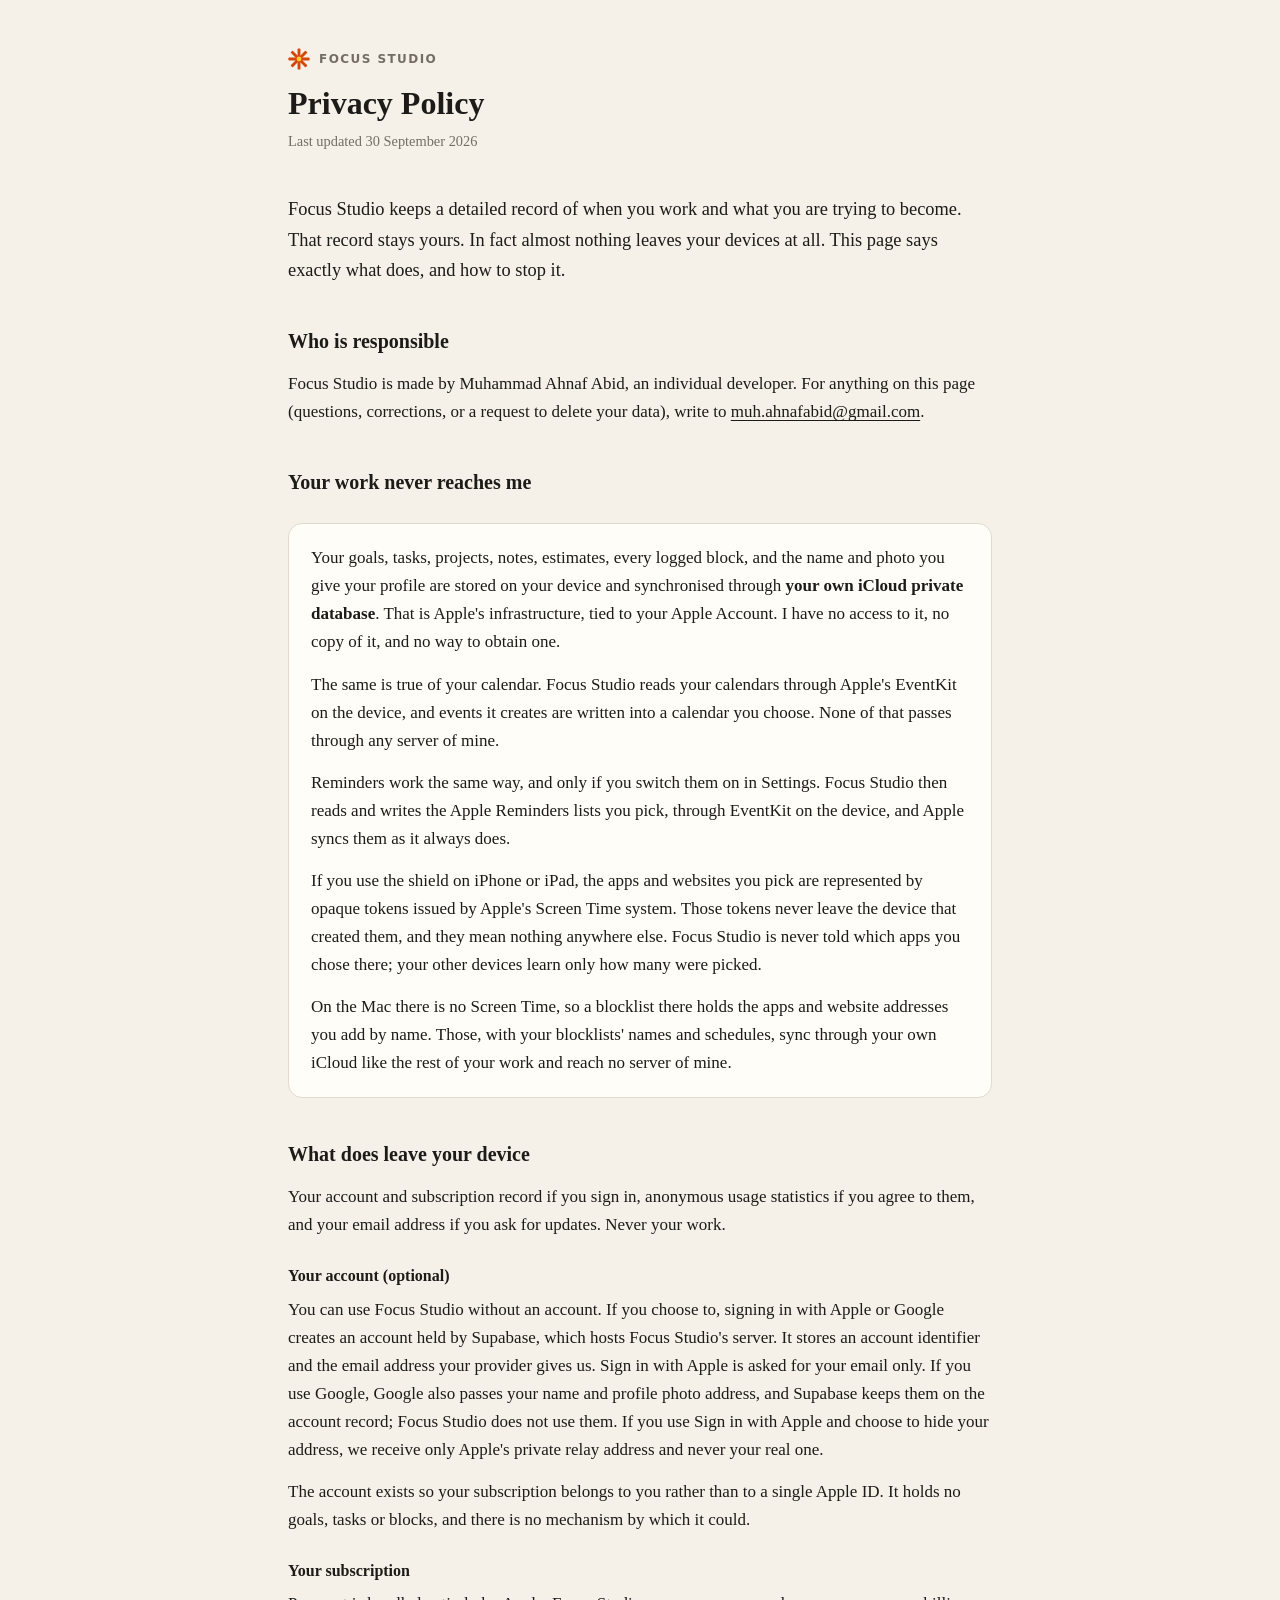
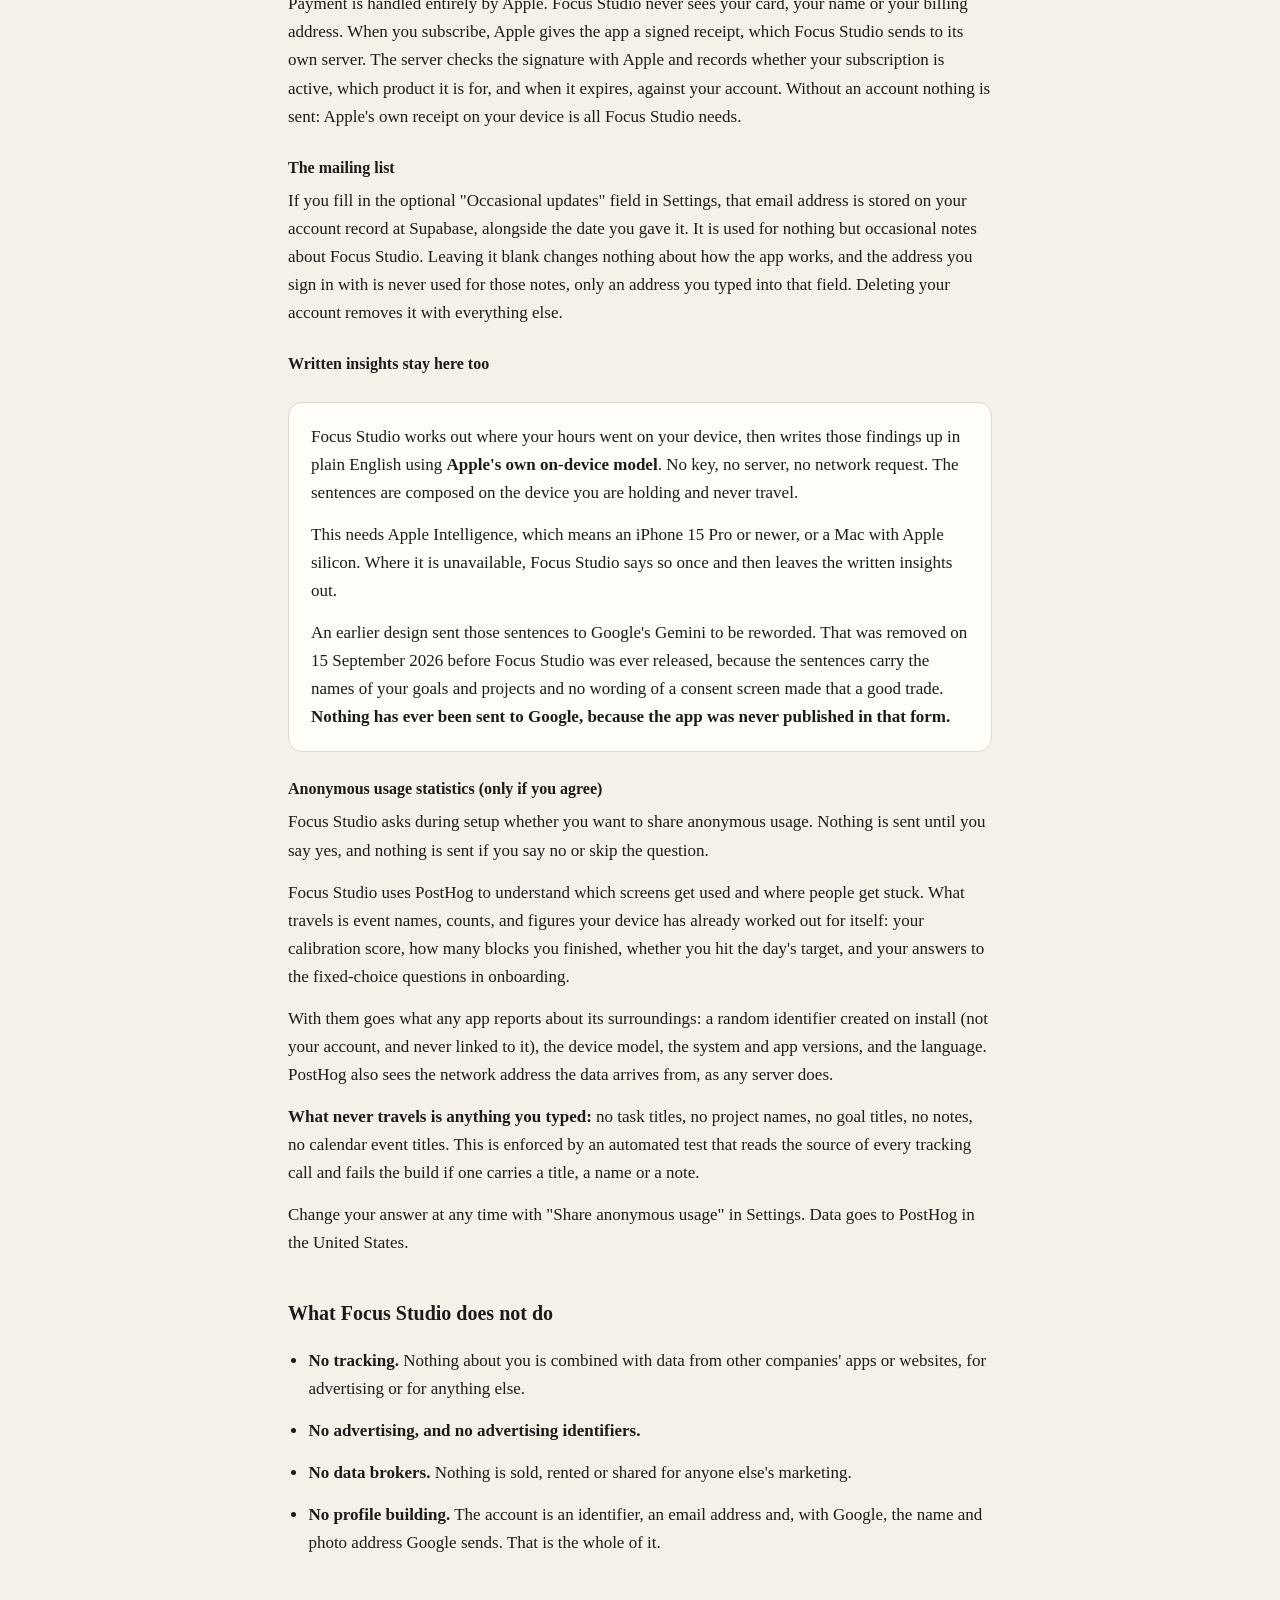
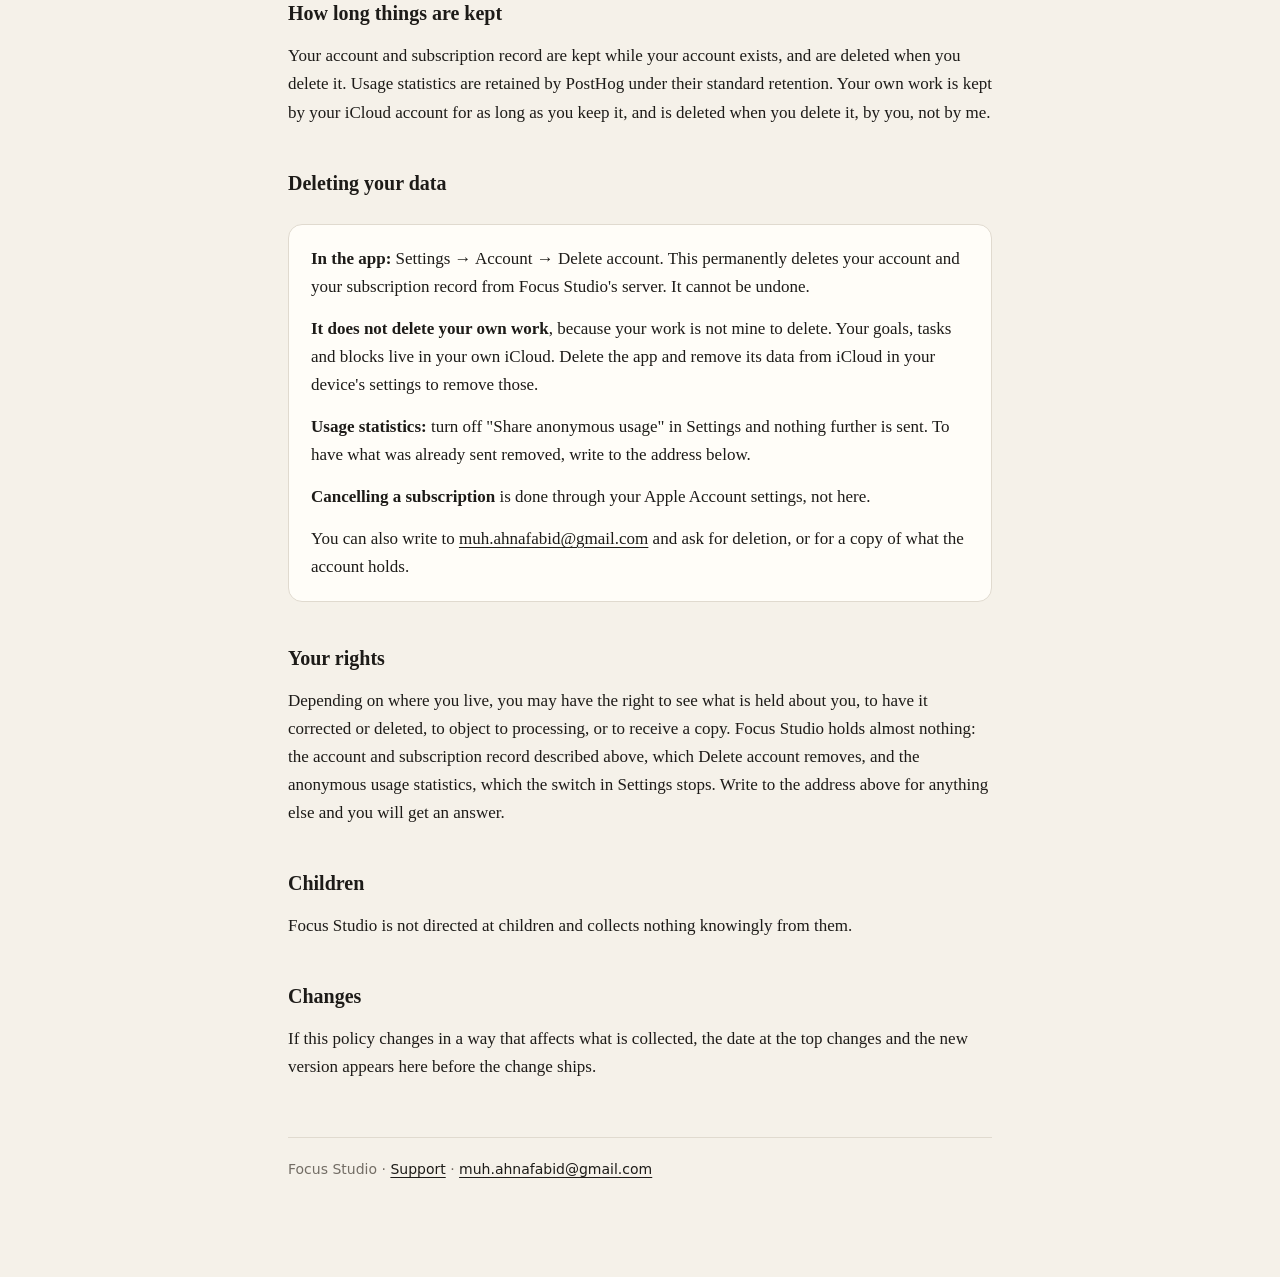
==== commit f10fddc5: "Privacy policy: optional account, analytics only with consent" ====
--- a/privacy/index.html
+++ b/privacy/index.html
@@ -49,18 +49,19 @@
 </div>
 
 <h2>What does leave your device</h2>
-<p>Your account, your subscription record, anonymous usage statistics, and your
-email address if you ask for updates. Never your work.</p>
+<p>Your account and subscription record if you sign in, anonymous usage
+statistics if you agree to them, and your email address if you ask for updates.
+Never your work.</p>
 
-<h3>Your account</h3>
-<p>Signing in with Apple or Google creates an account held by Supabase, which
+<h3>Your account (optional)</h3>
+<p>You can use Focus Studio without an account. If you choose to, signing in with Apple or Google creates an account held by Supabase, which
 hosts Focus Studio's server. It stores an account identifier and the email address
 your provider gives us. Sign in with Apple is asked for your email only. If you
 use Google, Google also passes your name and profile photo address, and Supabase
 keeps them on the account record; Focus Studio does not use them. If you use Sign in with Apple and choose to hide your
 address, we receive only Apple's private relay address and never your real one.</p>
 <p>The account exists so your subscription belongs to you rather than to a
-device. It holds no goals, tasks or blocks, and there is no mechanism by which
+single Apple ID. It holds no goals, tasks or blocks, and there is no mechanism by which
 it could.</p>
 
 <h3>Your subscription</h3>
@@ -68,7 +69,8 @@
 or your billing address. When you subscribe, Apple gives the app a signed
 receipt, which Focus Studio sends to its own server. The server checks the signature
 with Apple and records whether your subscription is active, which product it is
-for, and when it expires, against your account.</p>
+for, and when it expires, against your account. Without an account nothing is
+sent: Apple's own receipt on your device is all Focus Studio needs.</p>
 
 <h3>The mailing list</h3>
 <p>If you fill in the optional "Occasional updates" field in Settings, that email
@@ -94,7 +96,10 @@
 Google, because the app was never published in that form.</strong></p>
 </div>
 
-<h3>Anonymous usage statistics (on by default, one switch to stop it)</h3>
+<h3>Anonymous usage statistics (only if you agree)</h3>
+<p>Focus Studio asks during setup whether you want to share anonymous usage.
+Nothing is sent until you say yes, and nothing is sent if you say no or skip
+the question.</p>
 <p>Focus Studio uses PostHog to understand which screens get used and where people get
 stuck. What travels is event names, counts, and figures your device has already
 worked out for itself: your calibration score, how many blocks you finished,
@@ -108,7 +113,7 @@
 project names, no goal titles, no notes, no calendar event titles. This is
 enforced by an automated test that reads the source of every tracking call and
 fails the build if one carries a title, a name or a note.</p>
-<p>Turn it off with "Share anonymous usage" in Settings. Data goes to PostHog in
+<p>Change your answer at any time with "Share anonymous usage" in Settings. Data goes to PostHog in
 the United States.</p>
 
 <h2>What Focus Studio does not do</h2>
